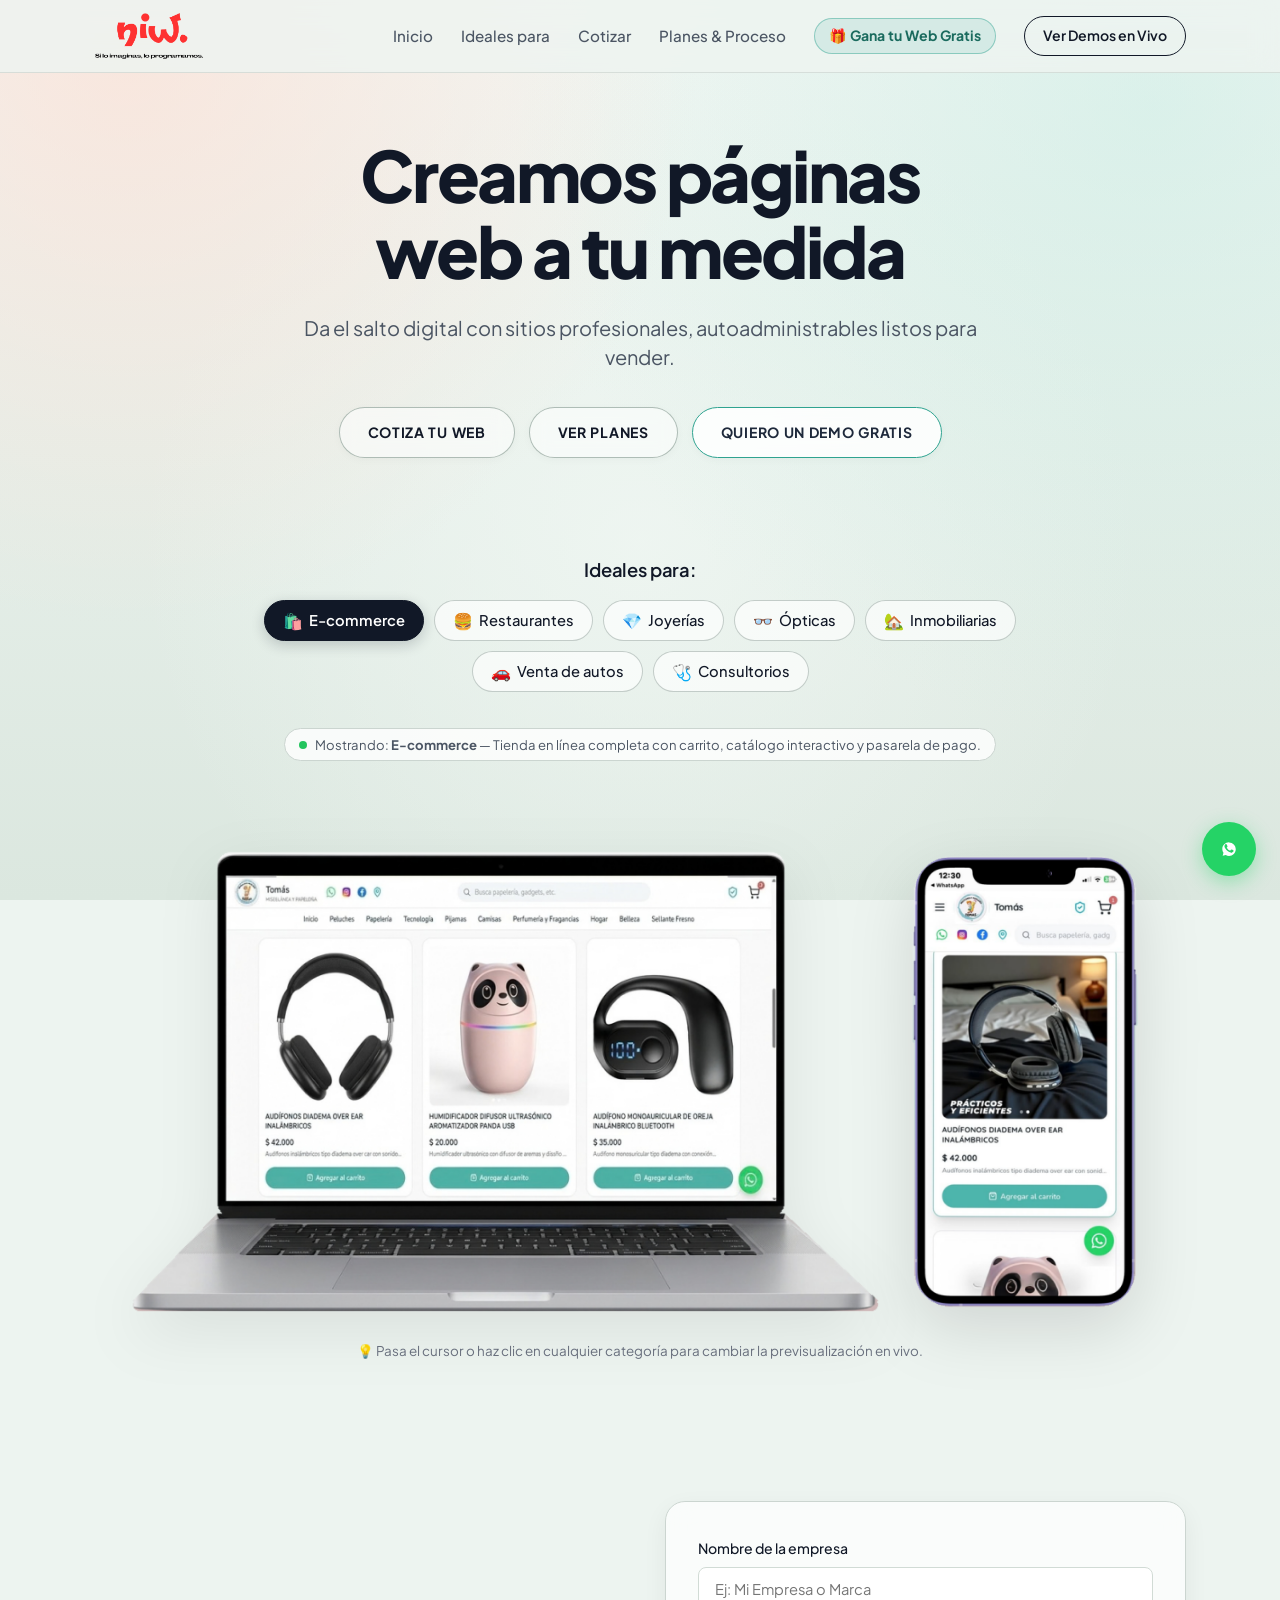
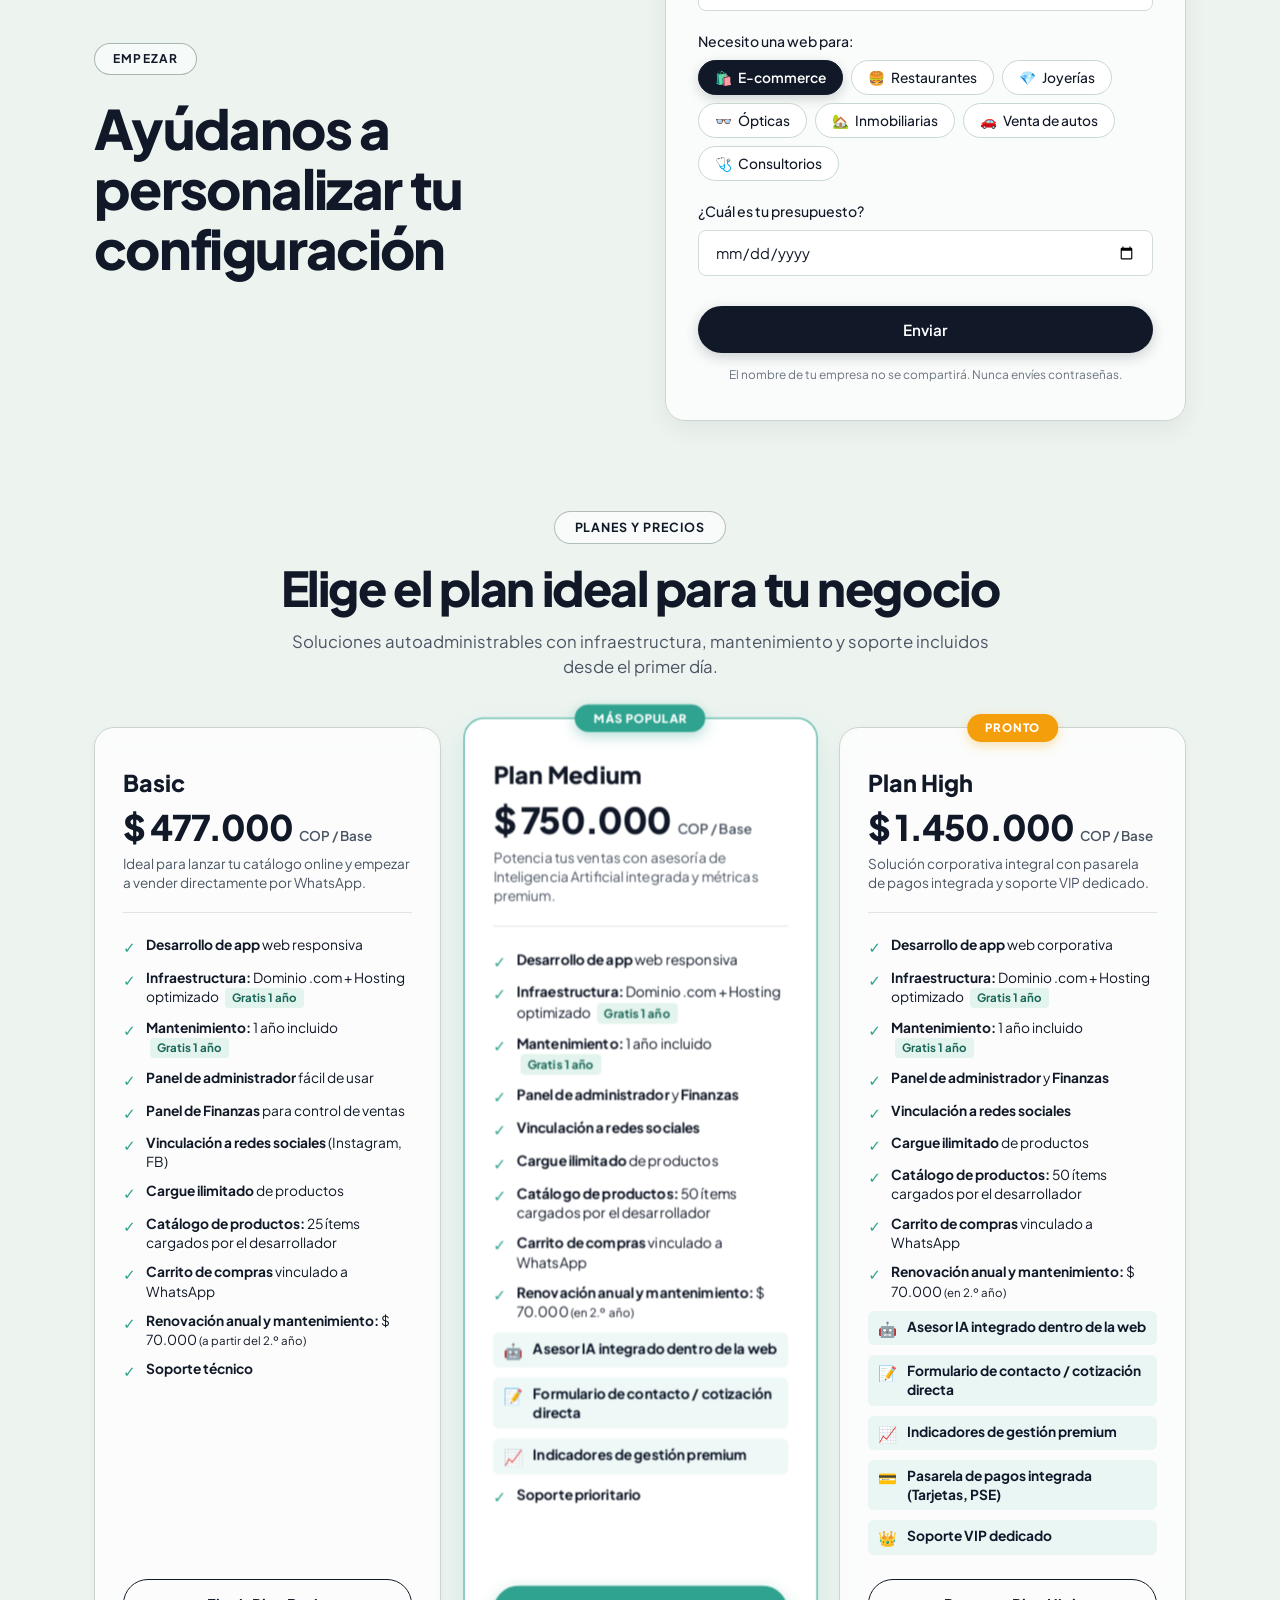
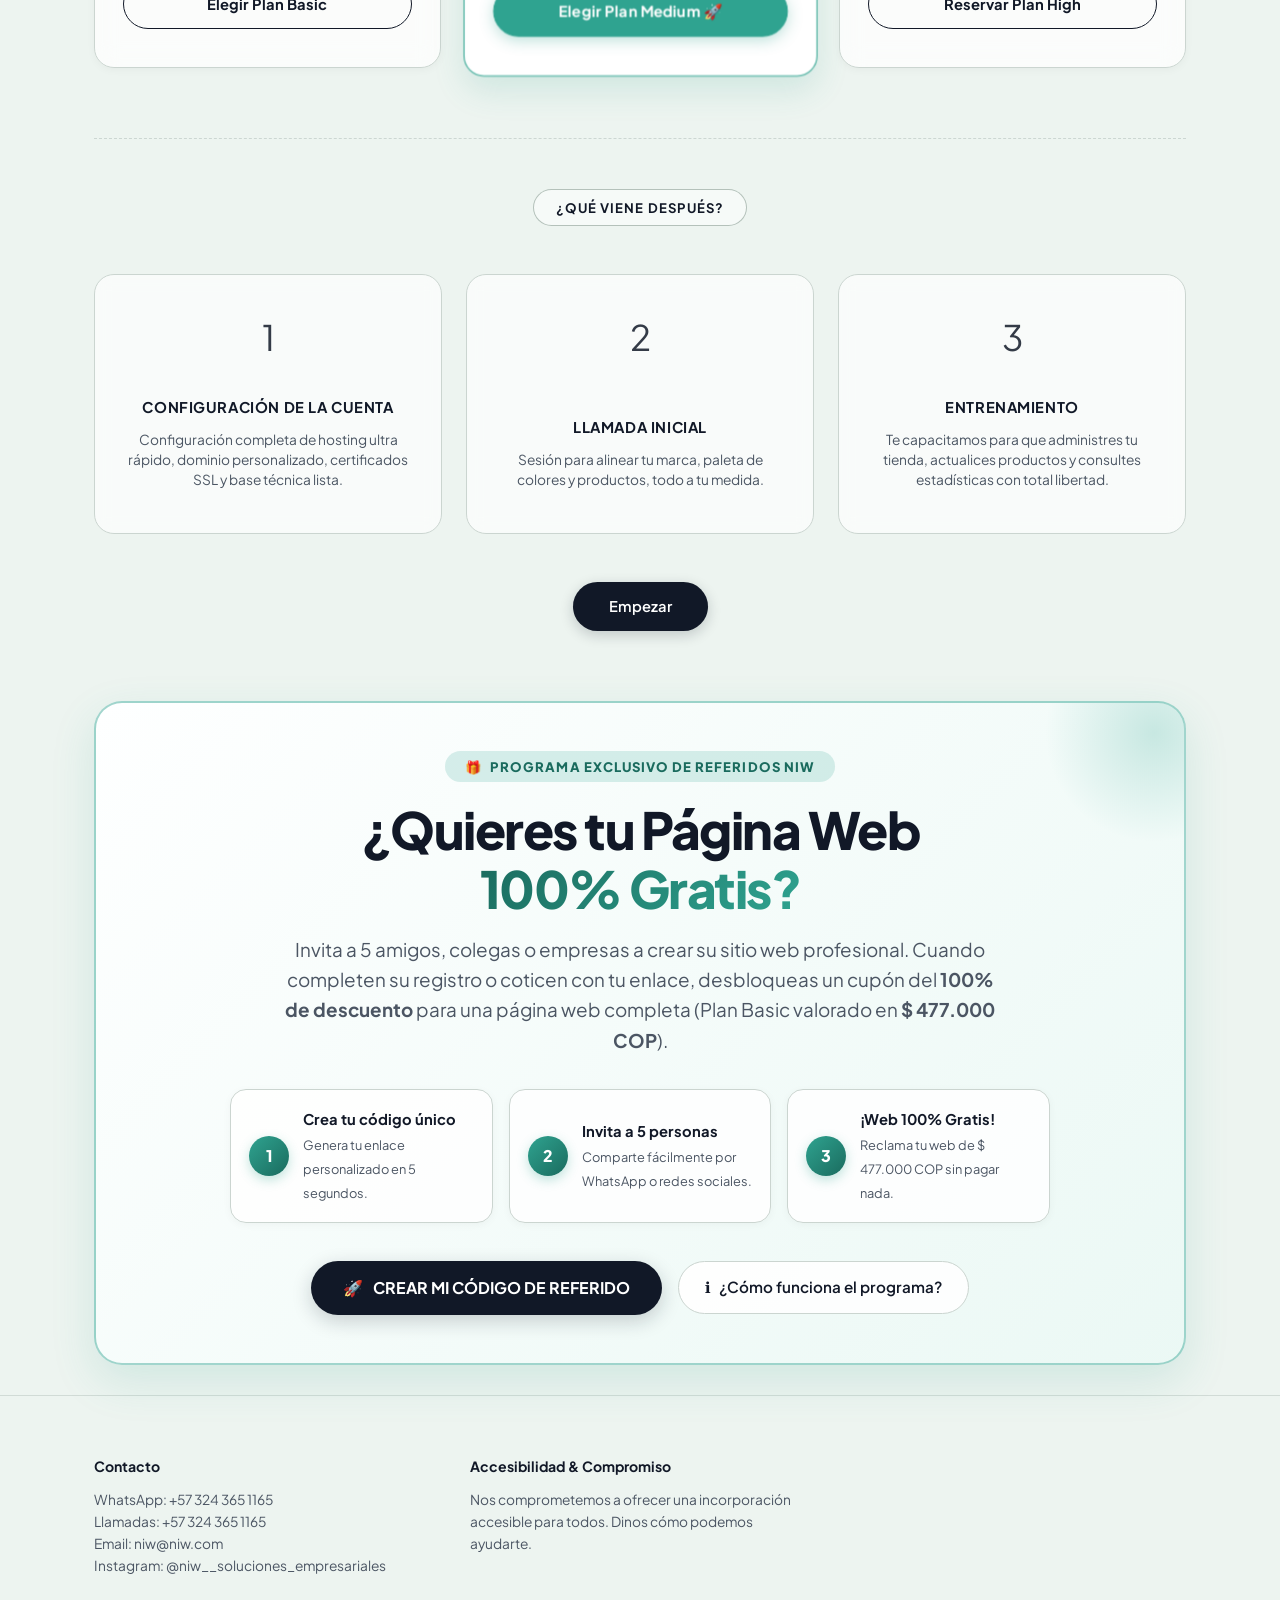
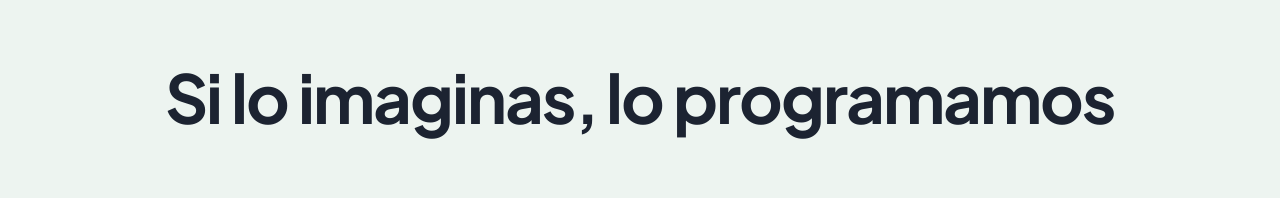
==== index.html @ 782df1c4 "Primera versión de proyecto niw" ====
<!DOCTYPE html>
<html lang="es">
<head>
  <meta charset="UTF-8">
  <meta name="viewport" content="width=device-width, initial-scale=1.0">
  <title>Niw.</title>
  <meta name="description" content="Da el salto digital con sitios profesionales, autoadministrables listos para vender. Ideales para e-commerce, restaurantes, joyerías, ópticas, inmobiliarias, autos y consultorios.">
  
  <!-- Google Fonts: Plus Jakarta Sans -->
  <link rel="preconnect" href="https://fonts.googleapis.com">
  <link rel="preconnect" href="https://fonts.gstatic.com" crossorigin>
  <link href="https://fonts.googleapis.com/css2?family=Plus+Jakarta+Sans:wght@400;500;600;700;800&display=swap" rel="stylesheet">
  <link rel="icon" href="assets/images/Logo/logo_niw_wordmark.png">
  
  <!-- Main Stylesheet -->
  <link rel="stylesheet" href="assets/css/styles.css">
</head>
<body>

  <!-- Banner de Visitante Referido (se activa si la URL contiene ?ref=...) -->
  <div class="index-ref-alert-banner" id="index-ref-alert-banner">
    🎉 <strong>¡Bienvenido!</strong> Fuiste invitado con el código de referido <strong id="index-ref-code-display">NIW-XXXX</strong>. ¡Cotiza tu web hoy y recibe asesoría prioritaria!
    <button type="button" class="close-banner" id="btn-close-ref-banner" aria-label="Cerrar aviso">&times;</button>
  </div>

  <!-- ==========================================================
       BARRA DE NAVEGACIÓN
       ========================================================== -->
  <header class="site-nav" id="site-nav">
    <div class="container nav-wrapper">
      <a href="index.html" class="brand-logo" aria-label="Niw - Si lo imaginas, lo programamos">
        <img src="assets/images/logo.png" alt="Niw - Si lo imaginas, lo programamos" class="brand-logo-img" id="site-logo">
      </a>

      <nav>
        <ul class="nav-menu">
          <li><a href="#inicio" class="nav-link">Inicio</a></li>
          <li><a href="#ideales-para" class="nav-link">Ideales para</a></li>
          <li><a href="#personalizar-configuracion" class="nav-link">Cotizar</a></li>
          <li><a href="#que-viene-despues" class="nav-link">Planes & Proceso</a></li>
          <li><a href="referidos.html" class="nav-referral-pill">🎁 Gana tu Web Gratis</a></li>
          <li><a href="demo.html" class="nav-cta-btn">Ver Demos en Vivo</a></li>
        </ul>
      </nav>
    </div>
  </header>

  <main id="inicio">
    <!-- ==========================================================
         HERO SECTION
         ========================================================== -->
    <section class="hero-section">
      <div class="container">
        <h1 class="hero-title">
          Creamos páginas<br>
          web a tu medida
        </h1>

        <p class="hero-subtitle">
          Da el salto digital con sitios profesionales, autoadministrables listos para vender.
        </p>

        <!-- Botones de Acción Principales -->
        <div class="hero-actions">
          <a href="#personalizar-configuracion" class="btn-pill-action" id="btn-cotiza">
            COTIZA TU WEB
          </a>

          <a href="#que-viene-despues" class="btn-pill-action" id="btn-planes">
            VER PLANES
          </a>

          <a href="demo.html" class="btn-pill-action btn-demo-highlight" id="btn-demo">
            QUIERO UN DEMO GRATIS
          </a>
        </div>
      </div>
    </section>

    <!-- ==========================================================
         SECCIÓN: "IDEALES PARA" Y MOCKUPS INTERACTIVOS
         ========================================================== -->
    <section class="showcase-section" id="ideales-para">
      <div class="container">
        <div class="ideales-header">
          <h2 class="ideales-title">Ideales para:</h2>

          <!-- Botones de Categorías (Hover / Click para cambiar portatil y celular) -->
          <div class="category-buttons-group" role="tablist" aria-label="Sectores destacados">
            <button class="cat-btn active" data-category="ecommerce" role="tab" aria-selected="true">
              <span class="cat-btn-icon">🛍️</span> E-commerce
            </button>
            <button class="cat-btn" data-category="restaurantes" role="tab" aria-selected="false">
              <span class="cat-btn-icon">🍔</span> Restaurantes
            </button>
            <button class="cat-btn" data-category="joyerias" role="tab" aria-selected="false">
              <span class="cat-btn-icon">💎</span> Joyerías
            </button>
            <button class="cat-btn" data-category="opticas" role="tab" aria-selected="false">
              <span class="cat-btn-icon">👓</span> Ópticas
            </button>
            <button class="cat-btn" data-category="inmobiliarias" role="tab" aria-selected="false">
              <span class="cat-btn-icon">🏡</span> Inmobiliarias
            </button>
            <button class="cat-btn" data-category="autos" role="tab" aria-selected="false">
              <span class="cat-btn-icon">🚗</span> Venta de autos
            </button>
            <button class="cat-btn" data-category="consultorios" role="tab" aria-selected="false">
              <span class="cat-btn-icon">🩺</span> Consultorios
            </button>
          </div>

          <!-- Indicador en vivo de la categoría activa -->
          <div class="preview-status-pill">
            <span class="status-dot"></span>
            <span id="preview-status-text">Mostrando: <strong>E-commerce</strong> — Tienda en línea completa con carrito, catálogo interactivo y pasarela de pago.</span>
          </div>
        </div>

        <!-- Escenario de Dispositivos (Portátil + Celular) -->
        <div class="devices-stage">
          <!-- Portátil / Laptop (830 x 567) -->
          <div class="laptop-stage-wrapper" aria-label="Vista previa de computador">
            <img src="assets/images/mockups/ecommerce_laptop.png" alt="Diseño web para E-commerce en computador" class="laptop-mockup-img active" data-category="ecommerce">
            <img src="assets/images/mockups/restaurantes_laptop.png" alt="Diseño web para Restaurantes y hamburguesas en computador" class="laptop-mockup-img" data-category="restaurantes">
            <img src="assets/images/mockups/joyerias_laptop.png" alt="Diseño web para Joyerías y diamantes en computador" class="laptop-mockup-img" data-category="joyerias">
            <img src="assets/images/mockups/opticas_laptop.png" alt="Diseño web para Ópticas y monturas en computador" class="laptop-mockup-img" data-category="opticas">
            <img src="assets/images/mockups/inmobiliarias_laptop.png" alt="Diseño web para Inmobiliarias y casas en computador" class="laptop-mockup-img" data-category="inmobiliarias">
            <img src="assets/images/mockups/autos_laptop.png" alt="Diseño web para Concesionario de autos en computador" class="laptop-mockup-img" data-category="autos">
            <img src="assets/images/mockups/consultorios_laptop.png" alt="Diseño web para Consultorios médicos en computador" class="laptop-mockup-img" data-category="consultorios">
          </div>

          <!-- Celular / Teléfono Móvil (294 x 539) -->
          <div class="mobile-stage-wrapper" aria-label="Vista previa móvil">
            <img src="assets/images/mockups/ecommerce_mobile.png" alt="Diseño web móvil para E-commerce" class="mobile-mockup-img active" data-category="ecommerce">
            <img src="assets/images/mockups/restaurantes_mobile.png" alt="Diseño web móvil para Restaurantes y hamburguesas" class="mobile-mockup-img" data-category="restaurantes">
            <img src="assets/images/mockups/joyerias_mobile.png" alt="Diseño web móvil para Joyerías" class="mobile-mockup-img" data-category="joyerias">
            <img src="assets/images/mockups/opticas_mobile.png" alt="Diseño web móvil para Ópticas" class="mobile-mockup-img" data-category="opticas">
            <img src="assets/images/mockups/inmobiliarias_mobile.png" alt="Diseño web móvil para Inmobiliarias" class="mobile-mockup-img" data-category="inmobiliarias">
            <img src="assets/images/mockups/autos_mobile.png" alt="Diseño web móvil para Concesionario de autos" class="mobile-mockup-img" data-category="autos">
            <img src="assets/images/mockups/consultorios_mobile.png" alt="Diseño web móvil para Consultorios médicos" class="mobile-mockup-img" data-category="consultorios">
          </div>
        </div>

        <p class="stage-helper-text">
          💡 Pasa el cursor o haz clic en cualquier categoría para cambiar la previsualización en vivo.
        </p>
      </div>
    </section>

    <!-- ==========================================================
         SECCIÓN: "AYÚDANOS A PERSONALIZAR TU CONFIGURACIÓN"
         ========================================================== -->
    <section class="config-section" id="personalizar-configuracion">
      <div class="container">
        <div class="config-grid">
          <!-- Columna Izquierda: Título y Badge -->
          <div class="config-info">
            <span class="badge-empezar">EMPEZAR</span>
            <h2 class="config-title">
              Ayúdanos a<br>
              personalizar tu<br>
              configuración
            </h2>
          </div>

          <!-- Columna Derecha: Tarjeta de Formulario -->
          <div class="config-card">
            <form id="config-form" novalidate>
              <div class="form-group">
                <label for="form-company" class="form-label">Nombre de la empresa</label>
                <input type="text" id="form-company" class="form-control" placeholder="Ej: Mi Empresa o Marca" required>
              </div>

              <div class="form-group">
                <label class="form-label">Necesito una web para:</label>
                <!-- Botones interactivos para seleccionar la categoría deseada -->
                <div class="form-category-pills" id="form-category-pills" role="radiogroup" aria-label="Selecciona la categoría para tu web">
                  <button type="button" class="form-cat-pill active" data-category="E-commerce">
                    <span>🛍️</span> E-commerce
                  </button>
                  <button type="button" class="form-cat-pill" data-category="Restaurantes">
                    <span>🍔</span> Restaurantes
                  </button>
                  <button type="button" class="form-cat-pill" data-category="Joyerías">
                    <span>💎</span> Joyerías
                  </button>
                  <button type="button" class="form-cat-pill" data-category="Ópticas">
                    <span>👓</span> Ópticas
                  </button>
                  <button type="button" class="form-cat-pill" data-category="Inmobiliarias">
                    <span>🏡</span> Inmobiliarias
                  </button>
                  <button type="button" class="form-cat-pill" data-category="Venta de autos">
                    <span>🚗</span> Venta de autos
                  </button>
                  <button type="button" class="form-cat-pill" data-category="Consultorios">
                    <span>🩺</span> Consultorios
                  </button>
                </div>
                <!-- Campo oculto para registrar la categoría seleccionada -->
                <input type="hidden" id="form-selected-category" name="categoria" value="E-commerce">
              </div>

              <div class="form-group">
                <label for="form-deadline" class="form-label">¿Cuál es tu presupuesto?</label>
                <input type="date" id="form-deadline" class="form-control">
              </div>

              <button type="submit" class="btn-form-submit">
                Enviar
              </button>

              <p class="form-disclaimer">
                El nombre de tu empresa no se compartirá. Nunca envíes contraseñas.
              </p>
            </form>
          </div>
        </div>
      </div>
    </section>

    <!-- ==========================================================
         SECCIÓN: PLANES Y PROCESO
         ========================================================== -->
    <section class="pricing-section" id="que-viene-despues">
      <div class="container">
        
        <!-- ENCABEZADO DE PLANES -->
        <div class="pricing-header">
          <span class="pricing-pill-badge">PLANES Y PRECIOS</span>
          <h2 class="pricing-main-title">Elige el plan ideal para tu negocio</h2>
          <p class="pricing-subtitle">
            Soluciones autoadministrables con infraestructura, mantenimiento y soporte incluidos desde el primer día.
          </p>
        </div>

        <!-- CUADRÍCULA DE LOS 3 PLANES -->
        <div class="pricing-grid">
          
          <!-- PLAN 1: BASIC -->
          <article class="pricing-card">
            <div class="plan-header">
              <h3 class="plan-name">Basic</h3>
              <div class="plan-price-wrap">
                <span class="plan-price">$ 477.000</span>
                <span class="plan-currency">COP / Base</span>
              </div>
              <p class="plan-description">
                Ideal para lanzar tu catálogo online y empezar a vender directamente por WhatsApp.
              </p>
            </div>

            <ul class="plan-features-list">
              <li><span class="feat-icon">✓</span> <span><strong>Desarrollo de app</strong> web responsiva</span></li>
              <li><span class="feat-icon">✓</span> <span><strong>Infraestructura:</strong> Dominio .com + Hosting optimizado <span class="feat-tag">Gratis 1 año</span></span></li>
              <li><span class="feat-icon">✓</span> <span><strong>Mantenimiento:</strong> 1 año incluido <span class="feat-tag">Gratis 1 año</span></span></li>
              <li><span class="feat-icon">✓</span> <span><strong>Panel de administrador</strong> fácil de usar</span></li>
              <li><span class="feat-icon">✓</span> <span><strong>Panel de Finanzas</strong> para control de ventas</span></li>
              <li><span class="feat-icon">✓</span> <span><strong>Vinculación a redes sociales</strong> (Instagram, FB)</span></li>
              <li><span class="feat-icon">✓</span> <span><strong>Cargue ilimitado</strong> de productos</span></li>
              <li><span class="feat-icon">✓</span> <span><strong>Catálogo de productos:</strong> 25 ítems cargados por el desarrollador</span></li>
              <li><span class="feat-icon">✓</span> <span><strong>Carrito de compras</strong> vinculado a WhatsApp</span></li>
              <li><span class="feat-icon">✓</span> <span><strong>Renovación anual y mantenimiento:</strong> $ 70.000 <small>(a partir del 2.º año)</small></span></li>
              <li><span class="feat-icon">✓</span> <span><strong>Soporte técnico</strong></span></li>
            </ul>

            <!-- Servicios Adicionales Basic -->
            <!-- <div class="plan-addons-box">
              <div class="plan-addons-title">
                <span>⚡</span> Servicios Adicionales
              </div>
            </div> -->

            <a href="https://api.whatsapp.com/send?phone=573243651165&text=Hola%2C%20me%20interesa%20contratar%20el%20Plan%20Basic%20($477.000)%20para%20mi%20negocio" 
               target="_blank" 
               rel="noopener noreferrer" 
               class="btn-plan-cta">
              Elegir Plan Basic
            </a>
          </article>

          <!-- PLAN 2: PLAN MEDIUM (RECOMENDADO / MÁS POPULAR) -->
          <article class="pricing-card popular">
            <span class="plan-badge popular-badge">MÁS POPULAR</span>
            <div class="plan-header">
              <h3 class="plan-name">Plan Medium</h3>
              <div class="plan-price-wrap">
                <span class="plan-price">$ 750.000</span>
                <span class="plan-currency">COP / Base</span>
              </div>
              <p class="plan-description">
                Potencia tus ventas con asesoría de Inteligencia Artificial integrada y métricas premium.
              </p>
            </div>

            <ul class="plan-features-list">
              <li><span class="feat-icon">✓</span> <span><strong>Desarrollo de app</strong> web responsiva</span></li>
              <li><span class="feat-icon">✓</span> <span><strong>Infraestructura:</strong> Dominio .com + Hosting optimizado <span class="feat-tag">Gratis 1 año</span></span></li>
              <li><span class="feat-icon">✓</span> <span><strong>Mantenimiento:</strong> 1 año incluido <span class="feat-tag">Gratis 1 año</span></span></li>
              <li><span class="feat-icon">✓</span> <span><strong>Panel de administrador</strong> y <strong>Finanzas</strong></span></li>
              <li><span class="feat-icon">✓</span> <span><strong>Vinculación a redes sociales</strong></span></li>
              <li><span class="feat-icon">✓</span> <span><strong>Cargue ilimitado</strong> de productos</span></li>
              <li><span class="feat-icon">✓</span> <span><strong>Catálogo de productos:</strong> 50 ítems cargados por el desarrollador</span></li>
              <li><span class="feat-icon">✓</span> <span><strong>Carrito de compras</strong> vinculado a WhatsApp</span></li>
              <li><span class="feat-icon">✓</span> <span><strong>Renovación anual y mantenimiento:</strong> $ 70.000 <small>(en 2.º año)</small></span></li>
              <li class="highlight-item"><span class="feat-icon">🤖</span> <span><strong>Asesor IA integrado</strong> dentro de la web</span></li>
              <li class="highlight-item"><span class="feat-icon">📝</span> <span><strong>Formulario de contacto / cotización directa</strong></span></li>
              <li class="highlight-item"><span class="feat-icon">📈</span> <span><strong>Indicadores de gestión premium</strong></span></li>
              <li><span class="feat-icon">✓</span> <span><strong>Soporte prioritario</strong></span></li>
            </ul>

            <!-- <div class="plan-addons-box">
              <div class="plan-addons-title">
                <span>⚡</span> Servicios Adicionales
              </div>
            </div> -->

            <a href="https://api.whatsapp.com/send?phone=573243651165&text=Hola%2C%20me%20interesa%20contratar%20el%20Plan%20Medium%20($750.000)%20para%20mi%20negocio" 
               target="_blank" 
               rel="noopener noreferrer" 
               class="btn-plan-cta">
              Elegir Plan Medium 🚀
            </a>
          </article>

          <!-- PLAN 3: PLAN HIGH (PRONTO) -->
          <article class="pricing-card">
            <span class="plan-badge soon-badge">PRONTO</span>
            <div class="plan-header">
              <h3 class="plan-name">Plan High</h3>
              <div class="plan-price-wrap">
                <span class="plan-price">$ 1.450.000</span>
                <span class="plan-currency">COP / Base</span>
              </div>
              <p class="plan-description">
                Solución corporativa integral con pasarela de pagos integrada y soporte VIP dedicado.
              </p>
            </div>

            <ul class="plan-features-list">
              <li><span class="feat-icon">✓</span> <span><strong>Desarrollo de app</strong> web corporativa</span></li>
              <li><span class="feat-icon">✓</span> <span><strong>Infraestructura:</strong> Dominio .com + Hosting optimizado <span class="feat-tag">Gratis 1 año</span></span></li>
              <li><span class="feat-icon">✓</span> <span><strong>Mantenimiento:</strong> 1 año incluido <span class="feat-tag">Gratis 1 año</span></span></li>
              <li><span class="feat-icon">✓</span> <span><strong>Panel de administrador</strong> y <strong>Finanzas</strong></span></li>
              <li><span class="feat-icon">✓</span> <span><strong>Vinculación a redes sociales</strong></span></li>
              <li><span class="feat-icon">✓</span> <span><strong>Cargue ilimitado</strong> de productos</span></li>
              <li><span class="feat-icon">✓</span> <span><strong>Catálogo de productos:</strong> 50 ítems cargados por el desarrollador</span></li>
              <li><span class="feat-icon">✓</span> <span><strong>Carrito de compras</strong> vinculado a WhatsApp</span></li>
              <li><span class="feat-icon">✓</span> <span><strong>Renovación anual y mantenimiento:</strong> $ 70.000 <small>(en 2.º año)</small></span></li>
              <li class="highlight-item"><span class="feat-icon">🤖</span> <span><strong>Asesor IA integrado</strong> dentro de la web</span></li>
              <li class="highlight-item"><span class="feat-icon">📝</span> <span><strong>Formulario de contacto / cotización directa</strong></span></li>
              <li class="highlight-item"><span class="feat-icon">📈</span> <span><strong>Indicadores de gestión premium</strong></span></li>
              <li class="highlight-item"><span class="feat-icon">💳</span> <span><strong>Pasarela de pagos integrada</strong> (Tarjetas, PSE)</span></li>
              <li class="highlight-item"><span class="feat-icon">👑</span> <span><strong>Soporte VIP dedicado</strong></span></li>
            </ul>

            <!-- Servicios Adicionales High -->
            <!-- <div class="plan-addons-box">
              <div class="plan-addons-title">
                <span>⚡</span> Servicios Adicionales
              </div>
            </div> -->

            <a href="https://api.whatsapp.com/send?phone=573243651165&text=Hola%2C%20me%20interesa%20reservar%20el%20Plan%20High%20($1.450.000)%20para%20mi%20negocio" 
               target="_blank" 
               rel="noopener noreferrer" 
               class="btn-plan-cta">
              Reservar Plan High
            </a>
          </article>

        </div>

        <!-- SEPARADOR Y PROCESO "¿QUÉ VIENE DESPUÉS?" -->
        <div class="plans-process-divider"></div>

        <div style="text-align: center;">
          <span class="steps-pill-header">¿QUÉ VIENE DESPUÉS?</span>

          <div class="steps-grid">
            <!-- Paso 1 -->
            <div class="step-card">
              <span class="step-number">1</span>
              <div>
                <h3 class="step-title">CONFIGURACIÓN DE LA CUENTA</h3>
                <p class="step-desc">
                  Configuración completa de hosting ultra rápido, dominio personalizado, certificados SSL y base técnica lista.
                </p>
              </div>
            </div>

            <!-- Paso 2 -->
            <div class="step-card">
              <span class="step-number">2</span>
              <div>
                <h3 class="step-title">LLAMADA INICIAL</h3>
                <p class="step-desc">
                  Sesión para alinear tu marca, paleta de colores y productos, todo a tu medida.
                </p>
              </div>
            </div>

            <!-- Paso 3 -->
            <div class="step-card">
              <span class="step-number">3</span>
              <div>
                <h3 class="step-title">ENTRENAMIENTO</h3>
                <p class="step-desc">
                  Te capacitamos para que administres tu tienda, actualices productos y consultes estadísticas con total libertad.
                </p>
              </div>
            </div>
          </div>

          <!-- Botón Empezar -->
          <div>
            <a href="#personalizar-configuracion" class="btn-pill-start" id="btn-start-steps">
              Empezar
            </a>
          </div>
        </div>

      </div>
    </section>

    <!-- ==========================================================
         SECCIÓN EN LA PARTE BAJA: PROGRAMA DE REFERIDOS
         ========================================================== -->
    <section class="bottom-referral-cta" id="sistema-referidos">
      <div class="container">
        <div class="bottom-ref-card">
          <div class="bottom-ref-badge">
            <span>🎁</span> PROGRAMA EXCLUSIVO DE REFERIDOS NIW
          </div>

          <h2 class="bottom-ref-title">
            ¿Quieres tu Página Web<br>
            <span>100% Gratis?</span>
          </h2>

          <p class="bottom-ref-subtitle">
            Invita a 5 amigos, colegas o empresas a crear su sitio web profesional. Cuando completen su registro o coticen con tu enlace, desbloqueas un cupón del <strong>100% de descuento</strong> para una página web completa (Plan Basic valorado en <strong>$ 477.000 COP</strong>).
          </p>

          <div class="bottom-ref-steps">
            <div class="bottom-ref-step-item">
              <div class="bottom-ref-step-icon">1</div>
              <div class="bottom-ref-step-text">
                <strong>Crea tu código único</strong>
                <span>Genera tu enlace personalizado en 5 segundos.</span>
              </div>
            </div>

            <div class="bottom-ref-step-item">
              <div class="bottom-ref-step-icon">2</div>
              <div class="bottom-ref-step-text">
                <strong>Invita a 5 personas</strong>
                <span>Comparte fácilmente por WhatsApp o redes sociales.</span>
              </div>
            </div>

            <div class="bottom-ref-step-item">
              <div class="bottom-ref-step-icon">3</div>
              <div class="bottom-ref-step-text">
                <strong>¡Web 100% Gratis!</strong>
                <span>Reclama tu web de $ 477.000 COP sin pagar nada.</span>
              </div>
            </div>
          </div>

          <div class="bottom-ref-actions">
            <a href="referidos.html" class="bottom-ref-btn-primary" id="btn-ir-referidos">
              <span>🚀</span> CREAR MI CÓDIGO DE REFERIDO
            </a>
            <a href="referidos.html#como-funciona" class="bottom-ref-btn-secondary">
              <span>ℹ️</span> ¿Cómo funciona el programa?
            </a>
          </div>
        </div>
      </div>
    </section>
  </main>

  <!-- ==========================================================
       FOOTER
       ========================================================== -->
  <footer class="site-footer">
    <div class="container">
      <div class="footer-top-grid">
        <!-- Columna 1 -->
        <div>
          <div class="footer-col-title">Contacto</div>
          <p class="footer-text">
            WhatsApp: <a href="https://api.whatsapp.com/send?phone=573243651165&text=Hola%2C%20me%20gustar%C3%ADa%20cotizar%20mi%20p%C3%A1gina%20web" target="_blank" rel="noopener noreferrer" class="footer-link">+57 324 365 1165</a><br>
            Llamadas: <a href="tel:+573243651165" class="footer-link">+57 324 365 1165</a><br>
            Email: <a href="mailto:niw@niw.com" class="footer-link">niw@niw.com</a><br>
            Instagram: <a href="https://instagram.com/niw__soluciones_empresariales?exln=YWVhaXU0cnlrZ2Zi" target="_blank" rel="noopener noreferrer" class="footer-link">@niw__soluciones_empresariales</a>
          </p>
        </div>

        

        <!-- Columna 3 -->
        <div>
          <div class="footer-col-title">Accesibilidad & Compromiso</div>
          <p class="footer-text">
            Nos comprometemos a ofrecer una incorporación accesible para todos. Dinos cómo podemos ayudarte.
          </p>
        </div>
      </div>

      <!-- Gran Título Final -->
      <div class="footer-big-brand">
        Si lo imaginas, lo programamos
      </div>
    </div>
  </footer>

  <!-- Botón Flotante de WhatsApp Directo a Chat -->
  <a href="https://api.whatsapp.com/send?phone=573243651165&text=Hola%2C%20me%20gustar%C3%ADa%20cotizar%20mi%20p%C3%A1gina%20web" 
     class="floating-whatsapp-btn" 
     target="_blank" 
     rel="noopener noreferrer" 
     aria-label="Abrir chat en WhatsApp">
    <svg width="28" height="28" viewBox="0 0 24 24" fill="currentColor" style="display:block;">
      <path d="M12.031 6.172c-3.181 0-5.767 2.586-5.768 5.766-.001 1.298.38 2.27 1.019 3.287l-.711 2.592 2.654-.696c1.006.55 1.766.818 2.806.818 3.182 0 5.768-2.587 5.769-5.766.001-3.182-2.585-5.768-5.769-5.768zm3.364 8.163c-.14.394-.716.727-1.026.775-.297.047-.687.085-2.203-.544-1.939-.805-3.177-2.775-3.272-2.903-.095-.129-.785-1.044-.785-1.993 0-.948.498-1.415.675-1.609.177-.193.385-.242.514-.242.128 0 .257.001.37.007.119.006.278-.045.435.333.161.388.548 1.336.596 1.433.048.097.081.21.016.339-.064.129-.097.21-.193.322-.097.113-.204.252-.292.338-.097.097-.198.203-.085.397.113.193.501.826 1.077 1.339.742.661 1.368.866 1.562.963.193.097.306.081.419-.048.113-.129.483-.564.612-.757.129-.193.257-.161.435-.097.177.064 1.127.531 1.32.628.193.097.322.145.37.225.048.081.048.468-.097.862z"/>
    </svg>
  </a>

  <!-- Modal Toast para Confirmación del Formulario -->
  <div class="toast-modal" id="toast-modal" role="status" aria-live="polite">
    <div class="toast-header">
      <span class="toast-title">✉️ Solicitud de Cotización</span>
      <button class="toast-close" id="toast-close" aria-label="Cerrar notificación">&times;</button>
    </div>
    <div class="toast-body" id="toast-message"></div>
  </div>

  <!-- JavaScript -->
  <script src="assets/js/main.js"></script>
</body>
</html>
---- assets/css/styles.css ----
/* ==========================================================
   PLANTILLA NIW WEB - INSPIRADA EN EL DISEÑO Y PALETA DEL PDF
   ========================================================== */

:root {
  --bg-primary: #edf4f0;
  --bg-secondary: #e2ece6;
  --bg-card: rgba(255, 255, 255, 0.72);
  --bg-card-hover: rgba(255, 255, 255, 0.95);
  
  --text-main: #111827;
  --text-muted: #4b5563;
  --text-light: #6b7280;
  
  --border-light: rgba(142, 158, 151, 0.45);
  --border-dark: #111827;
  --border-card: #cbd5d0;
  
  --accent-teal: #2fa390;
  --accent-teal-hover: #268979;
  
  --radius-pill: 9999px;
  --radius-card: 20px;
  --radius-sm: 10px;
  
  --shadow-sm: 0 2px 8px rgba(0, 0, 0, 0.04);
  --shadow-md: 0 8px 24px rgba(0, 0, 0, 0.06);
  --shadow-lg: 0 16px 36px rgba(0, 0, 0, 0.09);
  
  --font-family: 'Plus Jakarta Sans', system-ui, -apple-system, BlinkMacSystemFont, 'Segoe UI', Roboto, sans-serif;
  --transition: all 0.28s cubic-bezier(0.4, 0, 0.2, 1);
}

*, *::before, *::after {
  box-sizing: border-box;
  margin: 0;
  padding: 0;
}

html {
  scroll-behavior: smooth;
  font-size: 16px;
}

body {
  font-family: var(--font-family);
  color: var(--text-main);
  background-color: var(--bg-primary);
  background-image: 
    radial-gradient(circle at 10% 6%, rgba(255, 218, 205, 0.55) 0%, transparent 40%),
    radial-gradient(circle at 90% 12%, rgba(192, 235, 225, 0.45) 0%, transparent 45%),
    radial-gradient(circle at 50% 60%, rgba(240, 247, 243, 0.8) 0%, transparent 60%),
    linear-gradient(180deg, #f3f7f4 0%, #e6efe9 50%, #dbe7df 100%);
  background-attachment: fixed;
  line-height: 1.5;
  overflow-x: hidden;
  -webkit-font-smoothing: antialiased;
}

/* Container */
.container {
  width: 100%;
  max-width: 1140px;
  margin: 0 auto;
  padding: 0 24px;
}

/* ==========================================================
   NAVIGATION BAR
   ========================================================== */
.site-nav {
  position: sticky;
  top: 0;
  z-index: 100;
  background: rgba(238, 244, 240, 0.85);
  backdrop-filter: blur(14px);
  -webkit-backdrop-filter: blur(14px);
  border-bottom: 1px solid rgba(142, 158, 151, 0.25);
  transition: var(--transition);
}

.site-nav.scrolled {
  background: rgba(255, 255, 255, 0.9);
  box-shadow: 0 4px 20px rgba(0, 0, 0, 0.05);
}

.nav-wrapper {
  display: flex;
  align-items: center;
  justify-content: space-between;
  height: 72px;
}

.brand-logo {
  display: flex;
  align-items: center;
  text-decoration: none;
  line-height: 1;
}

.brand-logo-img {
  height: 48px;
  max-height: 52px;
  width: auto;
  object-fit: contain;
  display: block;
  transition: transform 0.2s ease;
}

.brand-logo:hover .brand-logo-img {
  transform: scale(1.02);
}

.nav-menu {
  display: flex;
  align-items: center;
  gap: 28px;
  list-style: none;
}

.nav-link {
  text-decoration: none;
  color: var(--text-muted);
  font-size: 0.95rem;
  font-weight: 500;
  transition: var(--transition);
  position: relative;
}

.nav-link:hover {
  color: var(--text-main);
}

.nav-link::after {
  content: '';
  position: absolute;
  bottom: -4px;
  left: 0;
  width: 0;
  height: 2px;
  background: var(--text-main);
  transition: var(--transition);
  border-radius: 2px;
}

.nav-link:hover::after {
  width: 100%;
}

.nav-cta-btn {
  text-decoration: none;
  display: inline-flex;
  align-items: center;
  padding: 8px 18px;
  border-radius: var(--radius-pill);
  border: 1.5px solid var(--border-dark);
  color: var(--text-main);
  font-size: 0.88rem;
  font-weight: 600;
  transition: var(--transition);
  background: transparent;
}

.nav-cta-btn:hover {
  background: var(--text-main);
  color: #fff;
  transform: translateY(-1px);
}

.menu-toggle {
  display: none;
  background: none;
  border: none;
  font-size: 1.5rem;
  cursor: pointer;
  color: var(--text-main);
}

/* ==========================================================
   HERO SECTION
   ========================================================== */
.hero-section {
  padding: 64px 0 32px;
  text-align: center;
  position: relative;
}

.hero-title {
  font-size: clamp(2.8rem, 6vw, 4.4rem);
  font-weight: 800;
  line-height: 1.08;
  letter-spacing: -0.035em;
  color: var(--text-main);
  margin-bottom: 24px;
}

.hero-subtitle {
  font-size: clamp(1.05rem, 2.2vw, 1.25rem);
  font-weight: 400;
  color: var(--text-muted);
  max-width: 680px;
  margin: 0 auto 36px;
  line-height: 1.45;
}

.hero-actions {
  display: flex;
  align-items: center;
  justify-content: center;
  flex-wrap: wrap;
  gap: 14px;
  margin-bottom: 56px;
}

.btn-pill-action {
  display: inline-flex;
  align-items: center;
  justify-content: center;
  padding: 14px 28px;
  border-radius: var(--radius-pill);
  border: 1.5px solid rgba(135, 155, 146, 0.65);
  background: rgba(255, 255, 255, 0.55);
  backdrop-filter: blur(10px);
  -webkit-backdrop-filter: blur(10px);
  color: var(--text-main);
  font-size: 0.88rem;
  font-weight: 700;
  text-transform: uppercase;
  letter-spacing: 0.05em;
  text-decoration: none;
  cursor: pointer;
  transition: var(--transition);
  box-shadow: 0 2px 8px rgba(0, 0, 0, 0.03);
}

.btn-pill-action:hover {
  background: var(--text-main);
  border-color: var(--text-main);
  color: #ffffff;
  transform: translateY(-2px);
  box-shadow: 0 8px 20px rgba(17, 24, 39, 0.15);
}

.btn-pill-action:active {
  transform: translateY(0);
}

/* Highlighted button for Demo */
.btn-pill-action.btn-demo-highlight {
  background: rgba(255, 255, 255, 0.85);
  border-color: #2fa390;
  color: #1e293b;
}

.btn-pill-action.btn-demo-highlight:hover {
  background: #2fa390;
  border-color: #2fa390;
  color: #fff;
}

/* ==========================================================
   "IDEALES PARA" & INTERACTIVE MOCKUPS SECTION
   ========================================================== */
.showcase-section {
  padding: 10px 0 60px;
  text-align: center;
}

.ideales-header {
  margin-bottom: 24px;
}

.ideales-title {
  font-size: 1.15rem;
  font-weight: 600;
  color: var(--text-main);
  margin-bottom: 16px;
  letter-spacing: -0.01em;
}

/* Interactive Category Buttons */
.category-buttons-group {
  display: flex;
  align-items: center;
  justify-content: center;
  flex-wrap: wrap;
  gap: 10px;
  max-width: 900px;
  margin: 0 auto 36px;
}

.cat-btn {
  background: rgba(255, 255, 255, 0.65);
  border: 1px solid rgba(142, 158, 151, 0.5);
  padding: 9px 18px;
  border-radius: var(--radius-pill);
  font-family: inherit;
  font-size: 0.92rem;
  font-weight: 500;
  color: var(--text-main);
  cursor: pointer;
  transition: var(--transition);
  display: inline-flex;
  align-items: center;
  gap: 6px;
  user-select: none;
}

.cat-btn:hover {
  background: #111827;
  border-color: #111827;
  color: #ffffff;
  transform: translateY(-2px);
  box-shadow: 0 6px 16px rgba(0, 0, 0, 0.12);
}

.cat-btn.active {
  background: #111827;
  border-color: #111827;
  color: #ffffff;
  font-weight: 600;
  box-shadow: 0 4px 14px rgba(17, 24, 39, 0.2);
}

.cat-btn-icon {
  font-size: 1rem;
}

/* Current preview indicator pill */
.preview-status-pill {
  display: inline-flex;
  align-items: center;
  gap: 8px;
  padding: 6px 14px;
  background: rgba(255, 255, 255, 0.8);
  border: 1px solid var(--border-card);
  border-radius: var(--radius-pill);
  font-size: 0.82rem;
  color: var(--text-muted);
  margin-bottom: 24px;
}

.status-dot {
  width: 8px;
  height: 8px;
  border-radius: 50%;
  background: #22c55e;
  animation: pulse-dot 1.8s infinite;
}

@keyframes pulse-dot {
  0% { transform: scale(0.95); opacity: 0.8; }
  50% { transform: scale(1.25); opacity: 1; }
  100% { transform: scale(0.95); opacity: 0.8; }
}

/* Device Mockups Display */
.devices-stage {
  display: flex;
  align-items: flex-end;
  justify-content: center;
  gap: 20px;
  max-width: 1040px;
  margin: 0 auto;
  position: relative;
  min-height: 440px;
}

/* Laptop container */
.laptop-stage-wrapper {
  position: relative;
  width: 72%;
  max-width: 750px;
  aspect-ratio: 830 / 567;
  filter: drop-shadow(0 20px 30px rgba(0, 0, 0, 0.08));
}

.laptop-mockup-img {
  position: absolute;
  top: 0;
  left: 0;
  width: 100%;
  height: 100%;
  object-fit: contain;
  opacity: 0;
  visibility: hidden;
  transition: opacity 0.38s ease, transform 0.38s ease;
  transform: scale(0.985);
  pointer-events: none;
}

.laptop-mockup-img.active {
  opacity: 1;
  visibility: visible;
  transform: scale(1);
  pointer-events: auto;
}

/* Mobile container */
.mobile-stage-wrapper {
  position: relative;
  width: 25%;
  max-width: 250px;
  aspect-ratio: 294 / 539;
  filter: drop-shadow(0 22px 32px rgba(0, 0, 0, 0.12));
  margin-bottom: 12px;
}

.mobile-mockup-img {
  position: absolute;
  top: 0;
  left: 0;
  width: 100%;
  height: 100%;
  object-fit: contain;
  opacity: 0;
  visibility: hidden;
  transition: opacity 0.38s ease, transform 0.38s ease;
  transform: scale(0.985);
  pointer-events: none;
}

.mobile-mockup-img.active {
  opacity: 1;
  visibility: visible;
  transform: scale(1);
  pointer-events: auto;
}

.stage-helper-text {
  font-size: 0.84rem;
  color: var(--text-light);
  margin-top: 20px;
}

/* ==========================================================
   SECTION: "AYÚDANOS A PERSONALIZAR TU CONFIGURACIÓN"
   ========================================================== */
.config-section {
  padding: 80px 0 90px;
  position: relative;
}

.config-grid {
  display: grid;
  grid-template-columns: 1fr 1fr;
  gap: 50px;
  align-items: center;
}

.config-info {
  display: flex;
  flex-direction: column;
  align-items: flex-start;
}

.badge-empezar {
  display: inline-block;
  padding: 6px 18px;
  border-radius: var(--radius-pill);
  border: 1.5px solid rgba(135, 155, 146, 0.7);
  font-size: 0.75rem;
  font-weight: 700;
  letter-spacing: 0.1em;
  text-transform: uppercase;
  color: var(--text-main);
  background: rgba(255, 255, 255, 0.5);
  margin-bottom: 24px;
}

.config-title {
  font-size: clamp(2.2rem, 4.5vw, 3.4rem);
  font-weight: 800;
  line-height: 1.1;
  letter-spacing: -0.03em;
  color: var(--text-main);
}

/* The Form Card */
.config-card {
  background: rgba(255, 255, 255, 0.7);
  backdrop-filter: blur(14px);
  -webkit-backdrop-filter: blur(14px);
  border: 1px solid var(--border-card);
  border-radius: var(--radius-card);
  padding: 36px 32px;
  box-shadow: var(--shadow-md);
}

.form-group {
  margin-bottom: 20px;
}

.form-label {
  display: block;
  font-size: 0.88rem;
  font-weight: 500;
  color: var(--text-main);
  margin-bottom: 8px;
}

.form-control {
  width: 100%;
  padding: 12px 16px;
  font-family: inherit;
  font-size: 0.92rem;
  color: var(--text-main);
  background: rgba(255, 255, 255, 0.85);
  border: 1px solid #d1dbd5;
  border-radius: 8px;
  transition: var(--transition);
  outline: none;
}

.form-control:focus {
  background: #ffffff;
  border-color: #111827;
  box-shadow: 0 0 0 3px rgba(17, 24, 39, 0.08);
}

.checkbox-group-wrapper {
  margin-top: 10px;
  display: flex;
  flex-direction: column;
  gap: 10px;
}

.checkbox-label {
  display: flex;
  align-items: center;
  gap: 10px;
  font-size: 0.88rem;
  color: var(--text-muted);
  cursor: pointer;
  user-select: none;
  transition: var(--transition);
}

.checkbox-label:hover {
  color: var(--text-main);
}

.checkbox-input {
  appearance: none;
  -webkit-appearance: none;
  width: 18px;
  height: 18px;
  border: 1.5px solid #a3b3aa;
  border-radius: 4px;
  background: #fff;
  cursor: pointer;
  position: relative;
  display: flex;
  align-items: center;
  justify-content: center;
  transition: var(--transition);
  flex-shrink: 0;
}

.checkbox-input:checked {
  background: #111827;
  border-color: #111827;
}

.checkbox-input:checked::after {
  content: '✓';
  font-size: 12px;
  color: #fff;
  font-weight: 700;
}

/* Botones de categoría dentro del formulario */
.form-category-pills {
  display: flex;
  flex-wrap: wrap;
  gap: 8px;
  margin-top: 6px;
}

.form-cat-pill {
  background: rgba(255, 255, 255, 0.85);
  border: 1px solid #c7d8ce;
  padding: 8px 16px;
  border-radius: var(--radius-pill);
  font-family: inherit;
  font-size: 0.86rem;
  font-weight: 500;
  color: var(--text-main);
  cursor: pointer;
  transition: var(--transition);
  display: inline-flex;
  align-items: center;
  gap: 6px;
  user-select: none;
}

.form-cat-pill:hover {
  background: #111827;
  border-color: #111827;
  color: #ffffff;
  transform: translateY(-1px);
}

.form-cat-pill.active {
  background: #111827;
  border-color: #111827;
  color: #ffffff;
  font-weight: 600;
  box-shadow: 0 4px 12px rgba(17, 24, 39, 0.18);
}

.btn-form-submit {
  width: 100%;
  padding: 14px;
  background: #111827;
  color: #ffffff;
  border: none;
  border-radius: var(--radius-pill);
  font-family: inherit;
  font-size: 0.95rem;
  font-weight: 600;
  cursor: pointer;
  transition: var(--transition);
  margin-top: 10px;
  box-shadow: 0 4px 14px rgba(17, 24, 39, 0.2);
}

.btn-form-submit:hover {
  background: #243042;
  transform: translateY(-2px);
  box-shadow: 0 8px 20px rgba(17, 24, 39, 0.25);
}

.form-disclaimer {
  font-size: 0.74rem;
  color: var(--text-light);
  text-align: center;
  margin-top: 14px;
  line-height: 1.4;
}

/* ==========================================================
   SECCIÓN DE PLANES Y PRECIOS
   ========================================================== */
.pricing-header {
  text-align: center;
  max-width: 720px;
  margin: 0 auto 48px;
}

.pricing-pill-badge {
  display: inline-block;
  padding: 6px 20px;
  border-radius: var(--radius-pill);
  border: 1.5px solid rgba(135, 155, 146, 0.65);
  font-size: 0.78rem;
  font-weight: 700;
  letter-spacing: 0.08em;
  text-transform: uppercase;
  color: var(--text-main);
  background: rgba(255, 255, 255, 0.6);
  margin-bottom: 16px;
}

.pricing-main-title {
  font-size: clamp(2rem, 4vw, 3rem);
  font-weight: 800;
  color: var(--text-main);
  line-height: 1.15;
  letter-spacing: -0.03em;
  margin-bottom: 14px;
}

.pricing-subtitle {
  font-size: 1.05rem;
  color: var(--text-muted);
  line-height: 1.5;
}

.pricing-grid {
  display: grid;
  grid-template-columns: repeat(3, 1fr);
  gap: 26px;
  align-items: stretch;
  margin-bottom: 70px;
}

.pricing-card {
  background: rgba(255, 255, 255, 0.75);
  border: 1.5px solid var(--border-card);
  border-radius: var(--radius-card);
  padding: 38px 28px;
  display: flex;
  flex-direction: column;
  position: relative;
  backdrop-filter: blur(12px);
  -webkit-backdrop-filter: blur(12px);
  transition: var(--transition);
  box-shadow: var(--shadow-sm);
  text-align: left;
}

.pricing-card:hover {
  transform: translateY(-6px);
  box-shadow: var(--shadow-lg);
  border-color: #9cb5a8;
  background: rgba(255, 255, 255, 0.98);
}

/* Card Destacada (Plan Medium) */
.pricing-card.popular {
  background: #ffffff;
  border-color: #2fa390;
  box-shadow: 0 14px 32px rgba(47, 163, 144, 0.16);
  transform: scale(1.02);
}

.pricing-card.popular:hover {
  transform: scale(1.02) translateY(-6px);
  box-shadow: 0 20px 40px rgba(47, 163, 144, 0.24);
}

/* Badges superiores */
.plan-badge {
  position: absolute;
  top: -14px;
  left: 50%;
  transform: translateX(-50%);
  padding: 5px 18px;
  border-radius: var(--radius-pill);
  font-size: 0.72rem;
  font-weight: 800;
  letter-spacing: 0.08em;
  text-transform: uppercase;
  white-space: nowrap;
}

.plan-badge.popular-badge {
  background: #2fa390;
  color: #ffffff;
  box-shadow: 0 4px 12px rgba(47, 163, 144, 0.35);
}

.plan-badge.soon-badge {
  background: #f59e0b;
  color: #ffffff;
  box-shadow: 0 4px 12px rgba(245, 158, 11, 0.3);
}

.plan-header {
  border-bottom: 1px solid rgba(142, 158, 151, 0.25);
  padding-bottom: 20px;
  margin-bottom: 22px;
}

.plan-name {
  font-size: 1.45rem;
  font-weight: 800;
  color: var(--text-main);
  margin-bottom: 8px;
}

.plan-price-wrap {
  display: flex;
  align-items: baseline;
  gap: 6px;
  margin-bottom: 8px;
}

.plan-price {
  font-size: 2.2rem;
  font-weight: 800;
  color: var(--text-main);
  letter-spacing: -0.03em;
  line-height: 1;
}

.plan-currency {
  font-size: 0.84rem;
  font-weight: 600;
  color: var(--text-muted);
}

.plan-description {
  font-size: 0.85rem;
  color: var(--text-muted);
  line-height: 1.4;
}

/* Lista de características */
.plan-features-list {
  list-style: none;
  display: flex;
  flex-direction: column;
  gap: 10px;
  margin-bottom: 24px;
  flex-grow: 1;
  padding: 0;
}

.plan-features-list li {
  font-size: 0.86rem;
  color: var(--text-main);
  display: flex;
  align-items: flex-start;
  gap: 10px;
  line-height: 1.4;
}

.plan-features-list li .feat-icon {
  color: #2fa390;
  font-weight: 800;
  font-size: 0.95rem;
  flex-shrink: 0;
  margin-top: 1px;
}

.plan-features-list li.highlight-item {
  font-weight: 700;
  color: #0f172a;
  background: rgba(47, 163, 144, 0.08);
  padding: 6px 10px;
  border-radius: 6px;
}

.plan-features-list li .feat-tag {
  display: inline-block;
  font-size: 0.72rem;
  font-weight: 700;
  background: #e2f4ed;
  color: #1b6859;
  padding: 2px 7px;
  border-radius: 4px;
  margin-left: 4px;
}

/* Caja de servicios adicionales (Amarillo destacado de la hoja de cálculo) */
.plan-addons-box {
  background: rgba(254, 240, 138, 0.35);
  border: 1px dashed rgba(202, 138, 4, 0.45);
  border-radius: 12px;
  padding: 14px 16px;
  margin-bottom: 24px;
}

.plan-addons-title {
  font-size: 0.78rem;
  font-weight: 800;
  text-transform: uppercase;
  letter-spacing: 0.06em;
  color: #854d0e;
  margin-bottom: 8px;
  display: flex;
  align-items: center;
  gap: 6px;
}

.plan-addons-list {
  list-style: none;
  display: flex;
  flex-direction: column;
  gap: 6px;
  font-size: 0.82rem;
  color: #713f12;
  padding: 0;
}

.plan-addons-list li {
  display: flex;
  justify-content: space-between;
  align-items: center;
}

.plan-addons-list li span.addon-price {
  font-weight: 700;
}

/* Botón CTA del plan */
.btn-plan-cta {
  width: 100%;
  padding: 13px 20px;
  border-radius: var(--radius-pill);
  font-family: inherit;
  font-size: 0.92rem;
  font-weight: 700;
  text-align: center;
  text-decoration: none;
  display: inline-flex;
  align-items: center;
  justify-content: center;
  gap: 8px;
  transition: var(--transition);
  cursor: pointer;
  border: 1.5px solid var(--border-dark);
  background: transparent;
  color: var(--text-main);
}

.btn-plan-cta:hover {
  background: var(--text-main);
  color: #ffffff;
  transform: translateY(-2px);
  box-shadow: 0 6px 18px rgba(17, 24, 39, 0.18);
}

.pricing-card.popular .btn-plan-cta {
  background: #2fa390;
  border-color: #2fa390;
  color: #ffffff;
  box-shadow: 0 4px 14px rgba(47, 163, 144, 0.3);
}

.pricing-card.popular .btn-plan-cta:hover {
  background: #248272;
  border-color: #248272;
  box-shadow: 0 8px 22px rgba(47, 163, 144, 0.4);
}

/* Separador sutil hacia el proceso */
.plans-process-divider {
  border-top: 1px dashed rgba(142, 158, 151, 0.35);
  margin: 60px 0 50px;
}

/* ==========================================================
   SECTION: "¿QUÉ VIENE DESPUÉS? (PROCESO)"
   ========================================================== */
.steps-section {
  padding: 60px 0 90px;
  text-align: center;
}

.steps-pill-header {
  display: inline-block;
  padding: 8px 22px;
  border-radius: var(--radius-pill);
  border: 1.5px solid rgba(135, 155, 146, 0.6);
  font-size: 0.82rem;
  font-weight: 700;
  letter-spacing: 0.08em;
  text-transform: uppercase;
  color: var(--text-main);
  background: rgba(255, 255, 255, 0.5);
  margin-bottom: 48px;
}

.steps-grid {
  display: grid;
  grid-template-columns: repeat(3, 1fr);
  gap: 24px;
  margin-bottom: 48px;
}

.step-card {
  background: rgba(255, 255, 255, 0.65);
  border: 1px solid var(--border-card);
  border-radius: var(--radius-card);
  padding: 44px 28px;
  text-align: center;
  display: flex;
  flex-direction: column;
  align-items: center;
  justify-content: space-between;
  min-height: 260px;
  backdrop-filter: blur(8px);
  -webkit-backdrop-filter: blur(8px);
  transition: var(--transition);
}

.step-card:hover {
  background: rgba(255, 255, 255, 0.95);
  transform: translateY(-4px);
  box-shadow: var(--shadow-md);
  border-color: #b5c7bd;
}

.step-number {
  font-size: 2.2rem;
  font-weight: 400;
  color: var(--text-main);
  line-height: 1;
  margin-bottom: 24px;
  opacity: 0.85;
}

.step-title {
  font-size: 0.92rem;
  font-weight: 700;
  letter-spacing: 0.04em;
  text-transform: uppercase;
  color: var(--text-main);
  margin-bottom: 12px;
}

.step-desc {
  font-size: 0.86rem;
  color: var(--text-muted);
  line-height: 1.45;
}

.btn-pill-start {
  display: inline-flex;
  align-items: center;
  justify-content: center;
  padding: 13px 36px;
  border-radius: var(--radius-pill);
  background: #111827;
  color: #ffffff;
  font-size: 0.92rem;
  font-weight: 600;
  text-decoration: none;
  transition: var(--transition);
  box-shadow: 0 4px 14px rgba(17, 24, 39, 0.2);
}

.btn-pill-start:hover {
  background: #243042;
  transform: translateY(-2px);
  box-shadow: 0 8px 22px rgba(17, 24, 39, 0.25);
}

/* ==========================================================
   FOOTER SECTION
   ========================================================== */
.site-footer {
  padding: 60px 0 50px;
  border-top: 1px solid rgba(142, 158, 151, 0.3);
}

.footer-top-grid {
  display: grid;
  grid-template-columns: repeat(3, 1fr);
  gap: 36px;
  margin-bottom: 50px;
}

.footer-col-title {
  font-size: 0.88rem;
  font-weight: 700;
  color: var(--text-main);
  margin-bottom: 12px;
}

.footer-text {
  font-size: 0.86rem;
  color: var(--text-muted);
  line-height: 1.6;
}

.footer-link {
  color: var(--text-muted);
  text-decoration: none;
  transition: var(--transition);
}

.footer-link:hover {
  color: var(--text-main);
  text-decoration: underline;
}

.footer-big-brand {
  text-align: center;
  font-size: clamp(2.4rem, 5.5vw, 4.2rem);
  font-weight: 700;
  color: var(--text-main);
  letter-spacing: -0.03em;
  opacity: 0.95;
  padding-top: 20px;
}

/* Floating WhatsApp button */
.floating-whatsapp-btn {
  position: fixed;
  bottom: 24px;
  right: 24px;
  width: 54px;
  height: 54px;
  border-radius: 50%;
  background: #25d366;
  color: #fff;
  display: flex;
  align-items: center;
  justify-content: center;
  font-size: 1.8rem;
  text-decoration: none;
  box-shadow: 0 6px 20px rgba(37, 211, 102, 0.4);
  z-index: 99;
  transition: var(--transition);
}

.floating-whatsapp-btn:hover {
  transform: scale(1.08) translateY(-2px);
  box-shadow: 0 10px 24px rgba(37, 211, 102, 0.5);
}

/* Modal Toast for Form confirmation */
.toast-modal {
  position: fixed;
  top: 24px;
  right: 24px;
  max-width: 380px;
  background: #ffffff;
  border: 1px solid #c7d8ce;
  border-radius: 12px;
  box-shadow: var(--shadow-lg);
  padding: 18px 20px;
  z-index: 1000;
  transform: translateY(-20px);
  opacity: 0;
  visibility: hidden;
  transition: var(--transition);
}

.toast-modal.show {
  transform: translateY(0);
  opacity: 1;
  visibility: visible;
}

.toast-header {
  display: flex;
  align-items: center;
  justify-content: space-between;
  margin-bottom: 8px;
}

.toast-title {
  font-weight: 700;
  font-size: 0.95rem;
  color: #111827;
  display: flex;
  align-items: center;
  gap: 8px;
}

.toast-close {
  background: none;
  border: none;
  font-size: 1.2rem;
  cursor: pointer;
  color: #94a3b8;
}

.toast-body {
  font-size: 0.85rem;
  color: #4b5563;
  line-height: 1.45;
}

/* ==========================================================
   RESPONSIVE DESIGN (MEDIA QUERIES)
   ========================================================== */
@media (max-width: 900px) {
  .pricing-grid {
    grid-template-columns: 1fr;
    max-width: 480px;
    margin-left: auto;
    margin-right: auto;
  }
  
  .pricing-card.popular {
    transform: none;
  }
  .pricing-card.popular:hover {
    transform: translateY(-4px);
  }

  .config-grid {
    grid-template-columns: 1fr;
    gap: 36px;
  }
  
  .steps-grid {
    grid-template-columns: 1fr;
    gap: 18px;
  }
  
  .footer-top-grid {
    grid-template-columns: 1fr;
    gap: 24px;
    text-align: center;
  }
}

@media (max-width: 768px) {
  .brand-logo-img {
    height: 40px;
  }
  
  .nav-menu {
    display: none;
  }
  
  .menu-toggle {
    display: block;
  }
  
  .hero-actions {
    flex-direction: column;
    align-items: stretch;
    max-width: 320px;
    margin-left: auto;
    margin-right: auto;
  }
  
  .btn-pill-action {
    width: 100%;
  }
  
  .devices-stage {
    flex-direction: column;
    align-items: center;
    gap: 20px;
  }
  
  .laptop-stage-wrapper {
    width: 100%;
  }
  
  .mobile-stage-wrapper {
    width: 60%;
    max-width: 200px;
  }
}

/* ==========================================================
   ESTILOS DEL BOTÓN NAVBAR Y SECCIÓN INFERIOR DE REFERIDOS
   ========================================================== */
.nav-referral-pill {
  background: rgba(47, 163, 144, 0.12) !important;
  color: #1a6b5e !important;
  border: 1.5px solid rgba(47, 163, 144, 0.45) !important;
  border-radius: var(--radius-pill) !important;
  padding: 6px 14px !important;
  font-weight: 700 !important;
  display: inline-flex;
  align-items: center;
  gap: 6px;
  text-decoration: none;
  font-size: 0.88rem;
  transition: var(--transition);
}

.nav-referral-pill:hover {
  background: #2fa390 !important;
  color: #fff !important;
  border-color: #2fa390 !important;
  transform: translateY(-1px);
}

.bottom-referral-cta {
  padding: 70px 0 30px;
  position: relative;
}

.bottom-ref-card {
  background: linear-gradient(135deg, rgba(255, 255, 255, 0.95) 0%, rgba(235, 248, 244, 0.95) 100%);
  border: 2px solid rgba(47, 163, 144, 0.45);
  border-radius: 28px;
  padding: 48px 36px;
  text-align: center;
  box-shadow: 0 16px 44px rgba(47, 163, 144, 0.15);
  position: relative;
  overflow: hidden;
}

.bottom-ref-card::before {
  content: '';
  position: absolute;
  top: -80px;
  right: -80px;
  width: 220px;
  height: 220px;
  background: radial-gradient(circle, rgba(47, 163, 144, 0.22) 0%, transparent 70%);
  border-radius: 50%;
  pointer-events: none;
}

.bottom-ref-badge {
  display: inline-flex;
  align-items: center;
  gap: 8px;
  background: rgba(47, 163, 144, 0.18);
  color: #1a6b5e;
  font-size: 0.82rem;
  font-weight: 800;
  letter-spacing: 0.08em;
  text-transform: uppercase;
  padding: 6px 20px;
  border-radius: var(--radius-pill);
  margin-bottom: 18px;
}

.bottom-ref-title {
  font-size: clamp(2rem, 4.5vw, 3.2rem);
  font-weight: 800;
  line-height: 1.15;
  color: var(--text-main);
  letter-spacing: -0.03em;
  margin-bottom: 16px;
}

.bottom-ref-title span {
  background: linear-gradient(135deg, #1a6b5e 0%, #2fa390 100%);
  -webkit-background-clip: text;
  -webkit-text-fill-color: transparent;
}

.bottom-ref-subtitle {
  font-size: clamp(1rem, 2vw, 1.18rem);
  color: var(--text-muted);
  max-width: 720px;
  margin: 0 auto 34px;
  line-height: 1.6;
}

.bottom-ref-steps {
  display: grid;
  grid-template-columns: repeat(auto-fit, minmax(210px, 1fr));
  gap: 16px;
  max-width: 820px;
  margin: 0 auto 38px;
  text-align: left;
}

.bottom-ref-step-item {
  background: rgba(255, 255, 255, 0.85);
  border: 1px solid var(--border-card);
  border-radius: 16px;
  padding: 18px;
  display: flex;
  align-items: center;
  gap: 14px;
  box-shadow: var(--shadow-sm);
  transition: var(--transition);
}

.bottom-ref-step-item:hover {
  border-color: #2fa390;
  transform: translateY(-2px);
}

.bottom-ref-step-icon {
  width: 40px;
  height: 40px;
  border-radius: 50%;
  background: linear-gradient(135deg, #2fa390 0%, #1a6b5e 100%);
  color: #fff;
  display: flex;
  align-items: center;
  justify-content: center;
  font-weight: 800;
  font-size: 1rem;
  flex-shrink: 0;
  box-shadow: 0 4px 12px rgba(47, 163, 144, 0.3);
}

.bottom-ref-step-text strong {
  display: block;
  font-size: 0.92rem;
  color: var(--text-main);
  margin-bottom: 2px;
}

.bottom-ref-step-text span {
  font-size: 0.8rem;
  color: var(--text-muted);
  line-height: 1.35;
}

.bottom-ref-actions {
  display: flex;
  align-items: center;
  justify-content: center;
  flex-wrap: wrap;
  gap: 16px;
}

.bottom-ref-btn-primary {
  display: inline-flex;
  align-items: center;
  gap: 10px;
  background: var(--text-main);
  color: #fff;
  text-decoration: none;
  font-size: 1rem;
  font-weight: 700;
  padding: 15px 32px;
  border-radius: var(--radius-pill);
  transition: var(--transition);
  box-shadow: 0 6px 20px rgba(17, 24, 39, 0.2);
}

.bottom-ref-btn-primary:hover {
  background: var(--accent-teal);
  transform: translateY(-2px);
  box-shadow: 0 8px 26px rgba(47, 163, 144, 0.35);
}

.bottom-ref-btn-secondary {
  display: inline-flex;
  align-items: center;
  gap: 8px;
  background: rgba(255, 255, 255, 0.9);
  color: var(--text-main);
  border: 1.5px solid var(--border-card);
  text-decoration: none;
  font-size: 0.95rem;
  font-weight: 600;
  padding: 14px 26px;
  border-radius: var(--radius-pill);
  transition: var(--transition);
}

.bottom-ref-btn-secondary:hover {
  background: #fff;
  border-color: var(--text-main);
  transform: translateY(-2px);
}

/* Banner de Notificación de Referido en index.html */
.index-ref-alert-banner {
  display: none;
  background: linear-gradient(135deg, #111827 0%, #1e293b 100%);
  color: #fff;
  padding: 10px 20px;
  font-size: 0.88rem;
  text-align: center;
  position: relative;
  z-index: 105;
}

.index-ref-alert-banner.show {
  display: block;
}

.index-ref-alert-banner strong {
  color: #25d366;
}

.index-ref-alert-banner .close-banner {
  background: none;
  border: none;
  color: #94a3b8;
  font-size: 1.2rem;
  cursor: pointer;
  margin-left: 14px;
  vertical-align: middle;
}
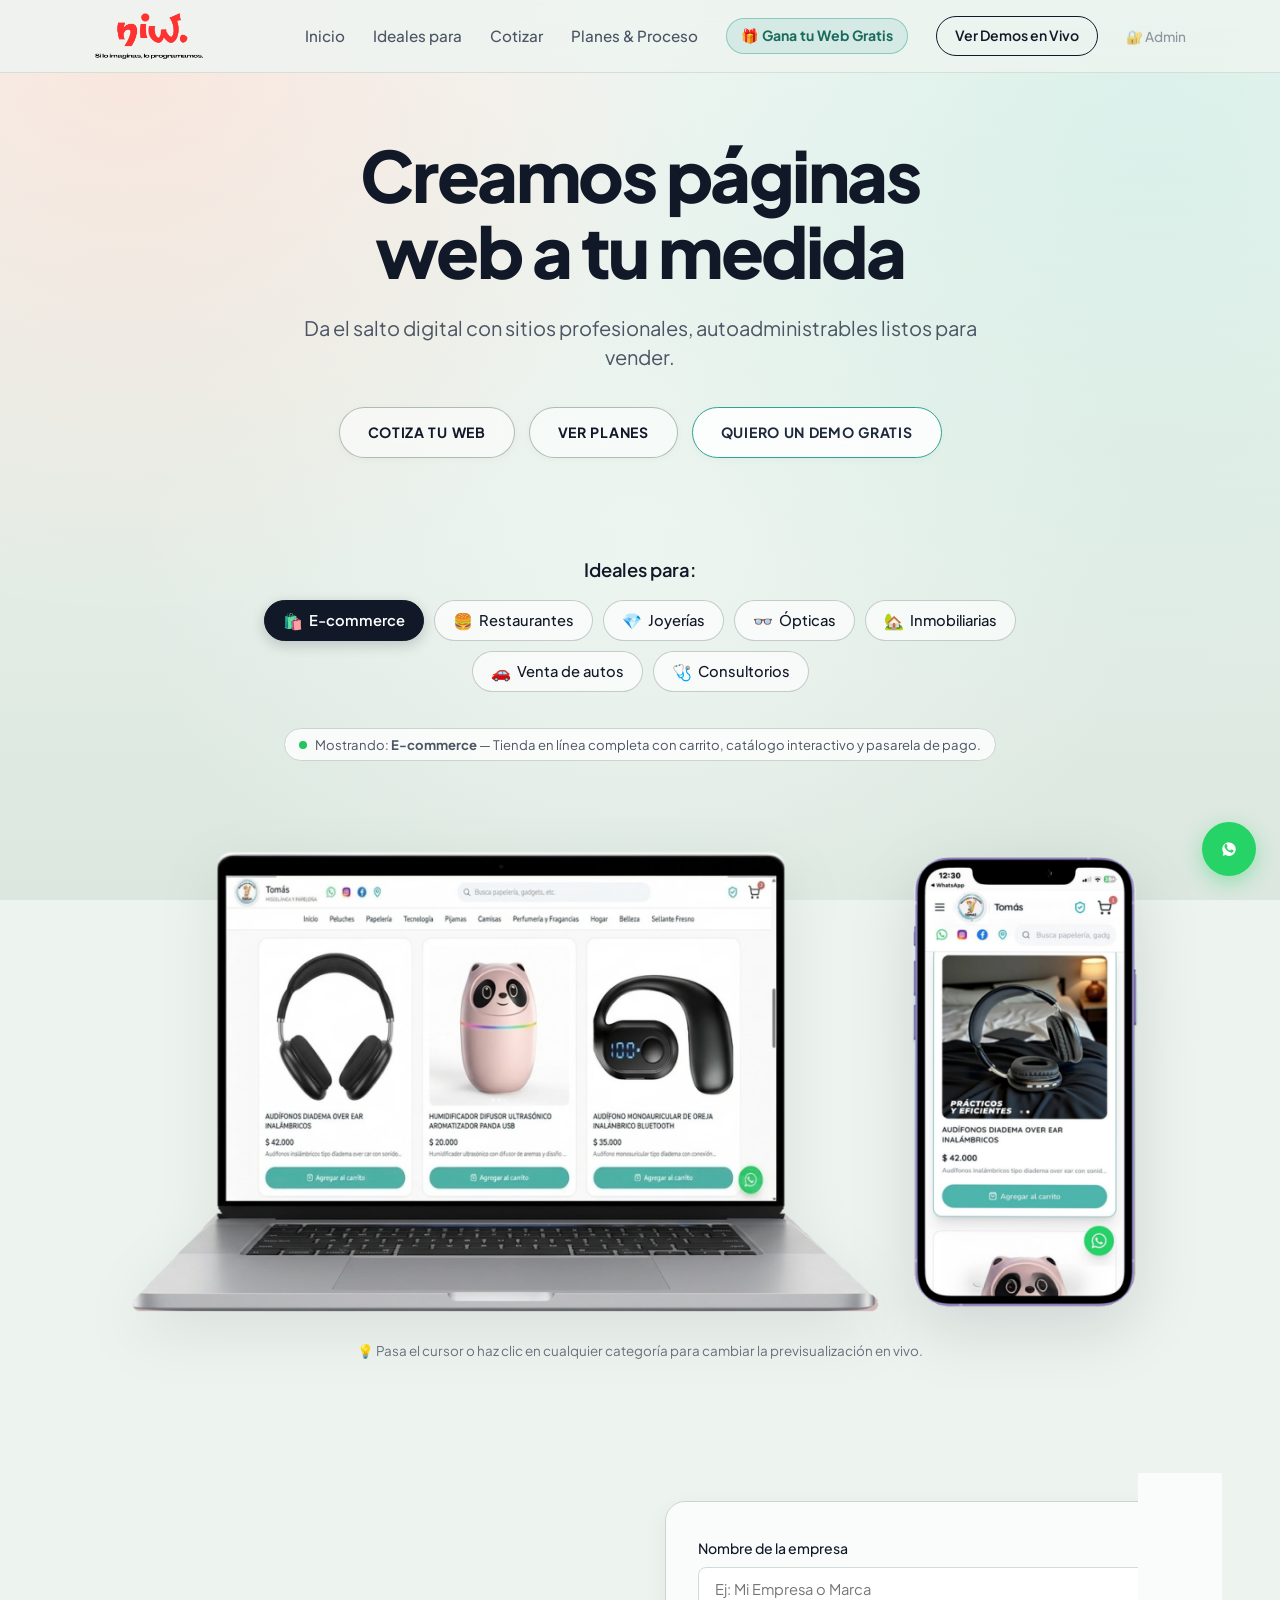
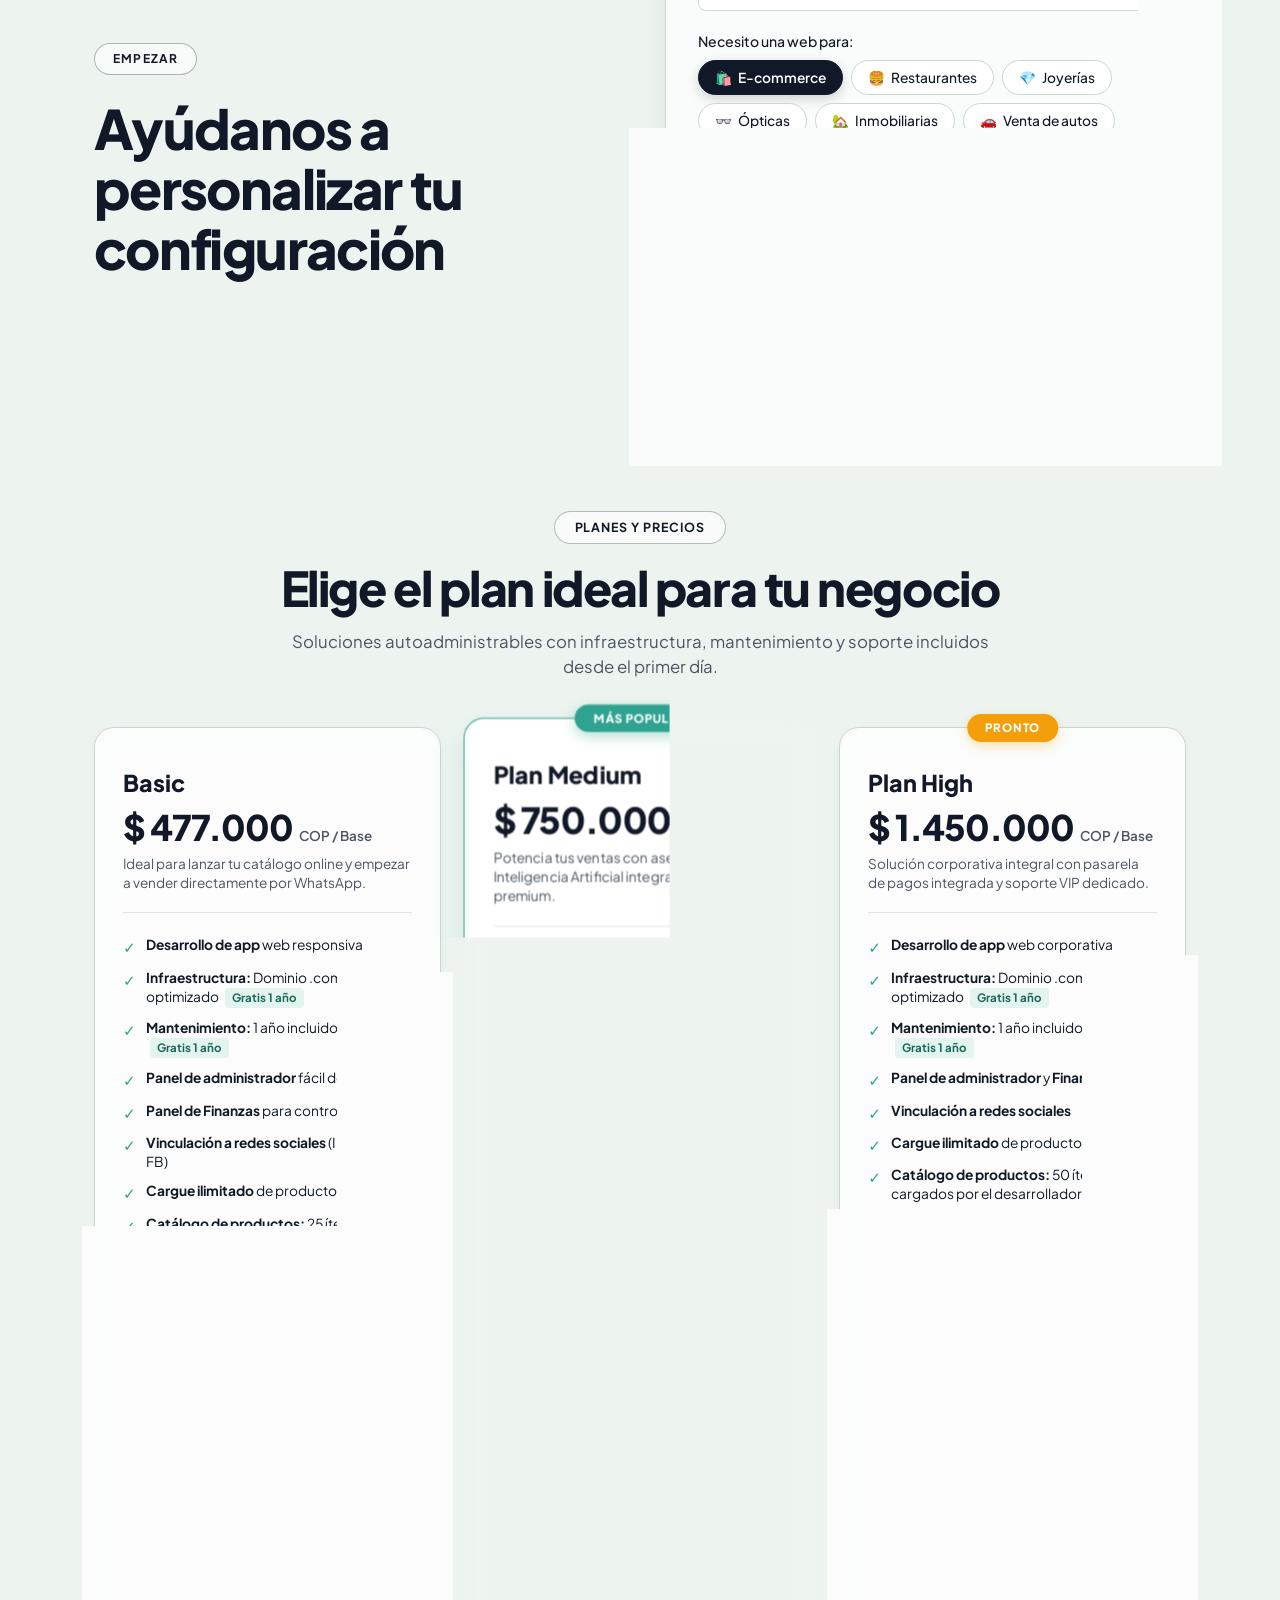
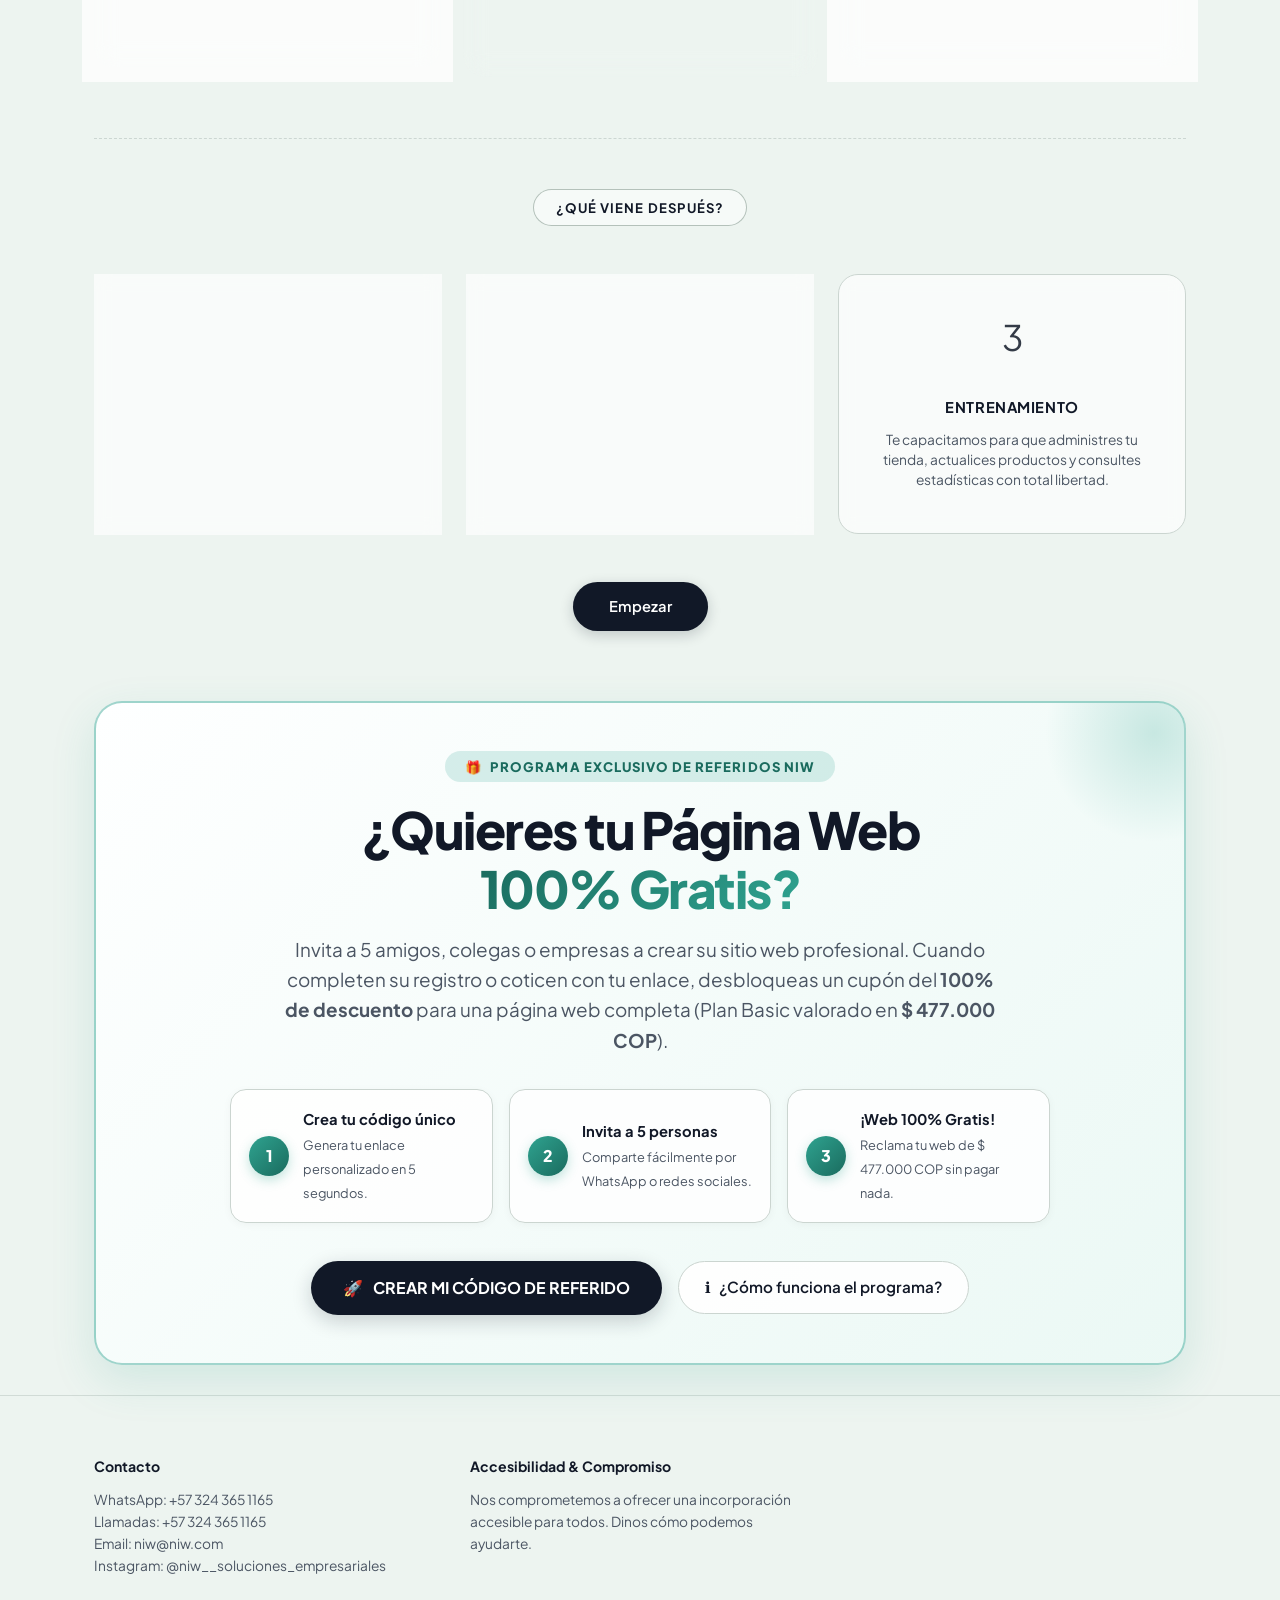
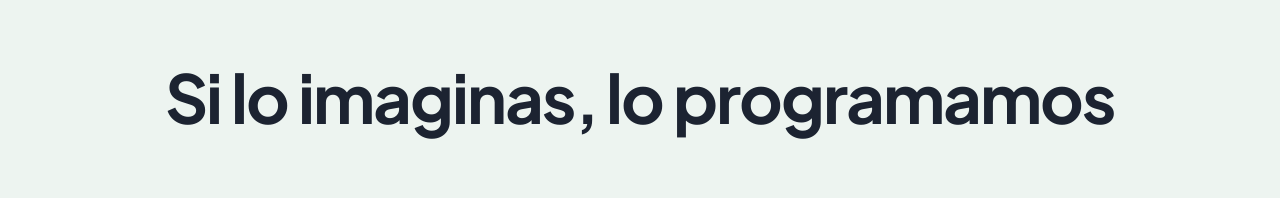
==== commit ed8028a4: "Completar fase 1: implementación de login, gestión de usuarios, roles y configuración del sistema Co" ====
--- a/index.html
+++ b/index.html
@@ -40,6 +40,7 @@
           <li><a href="#que-viene-despues" class="nav-link">Planes & Proceso</a></li>
           <li><a href="referidos.html" class="nav-referral-pill">🎁 Gana tu Web Gratis</a></li>
           <li><a href="demo.html" class="nav-cta-btn">Ver Demos en Vivo</a></li>
+          <li><a href="admin.html" class="nav-link" style="font-size:0.85rem;opacity:0.6;">🔐 Admin</a></li>
         </ul>
       </nav>
     </div>
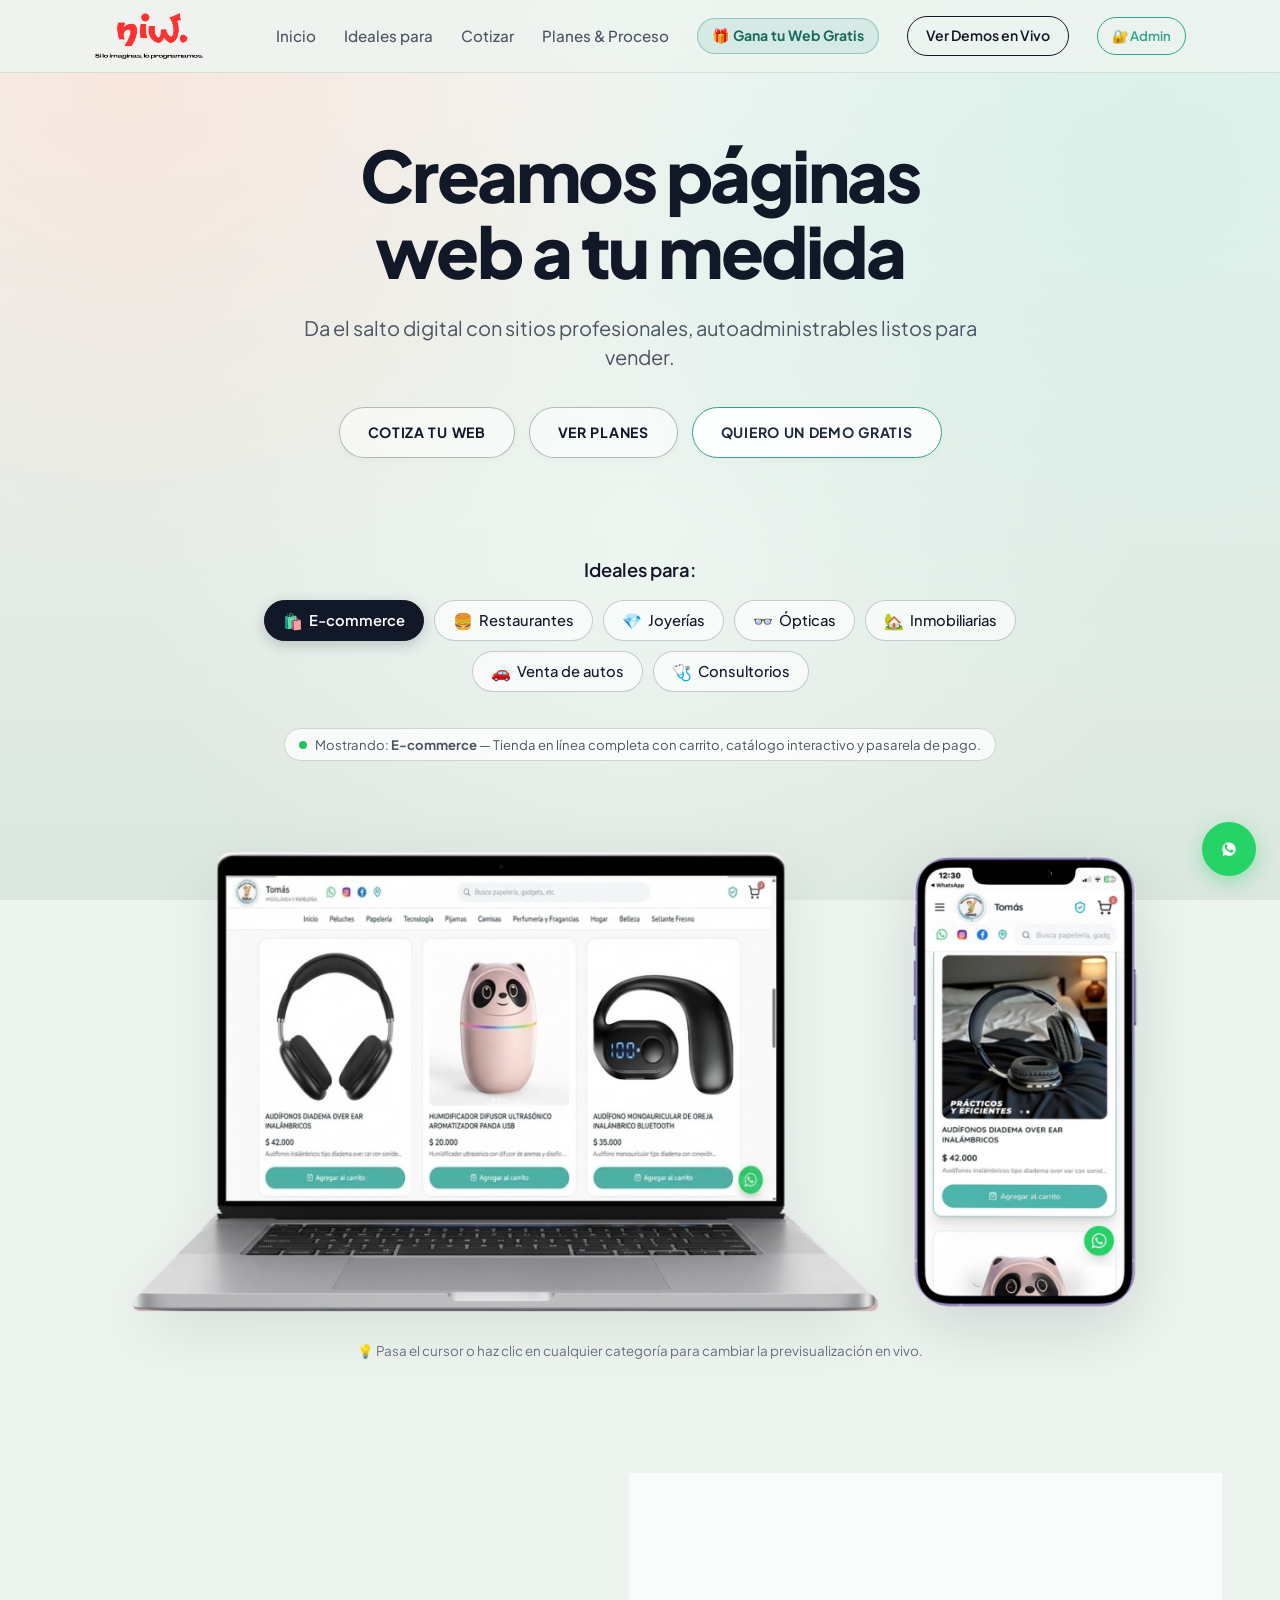
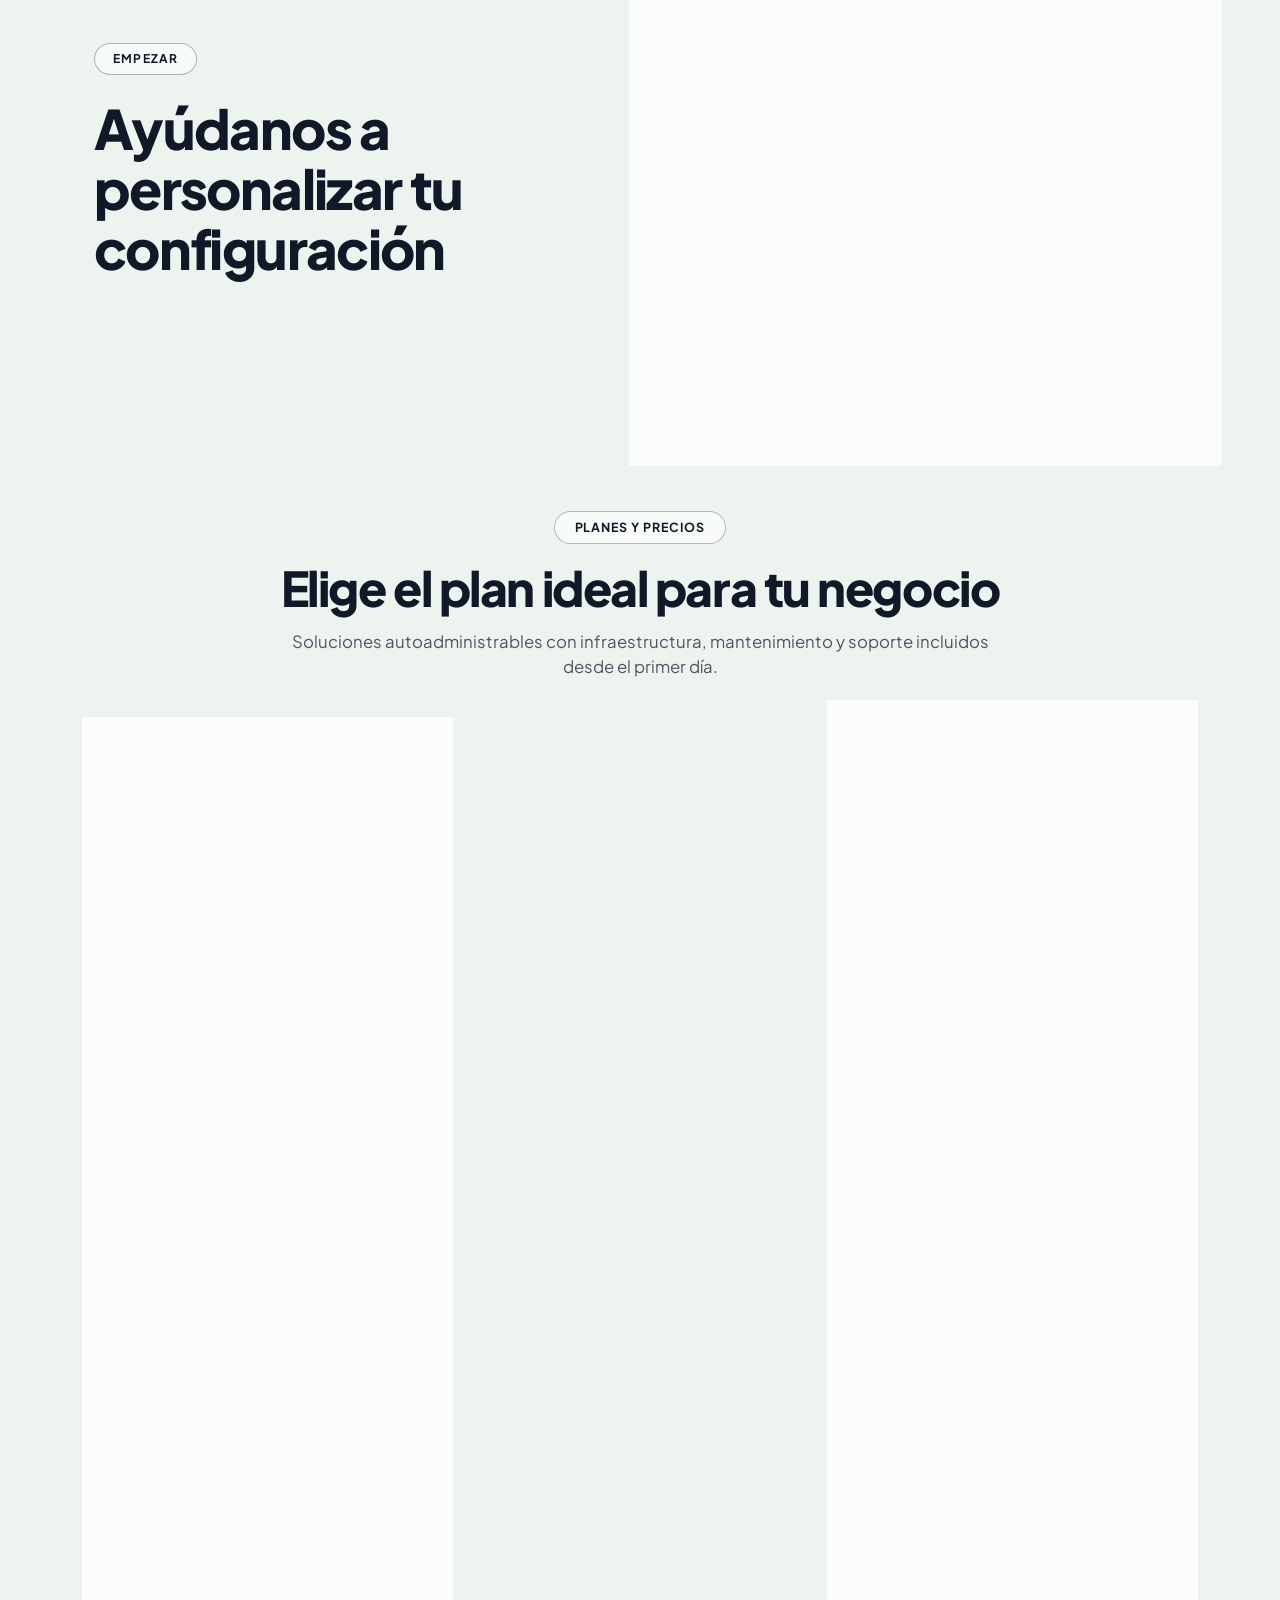
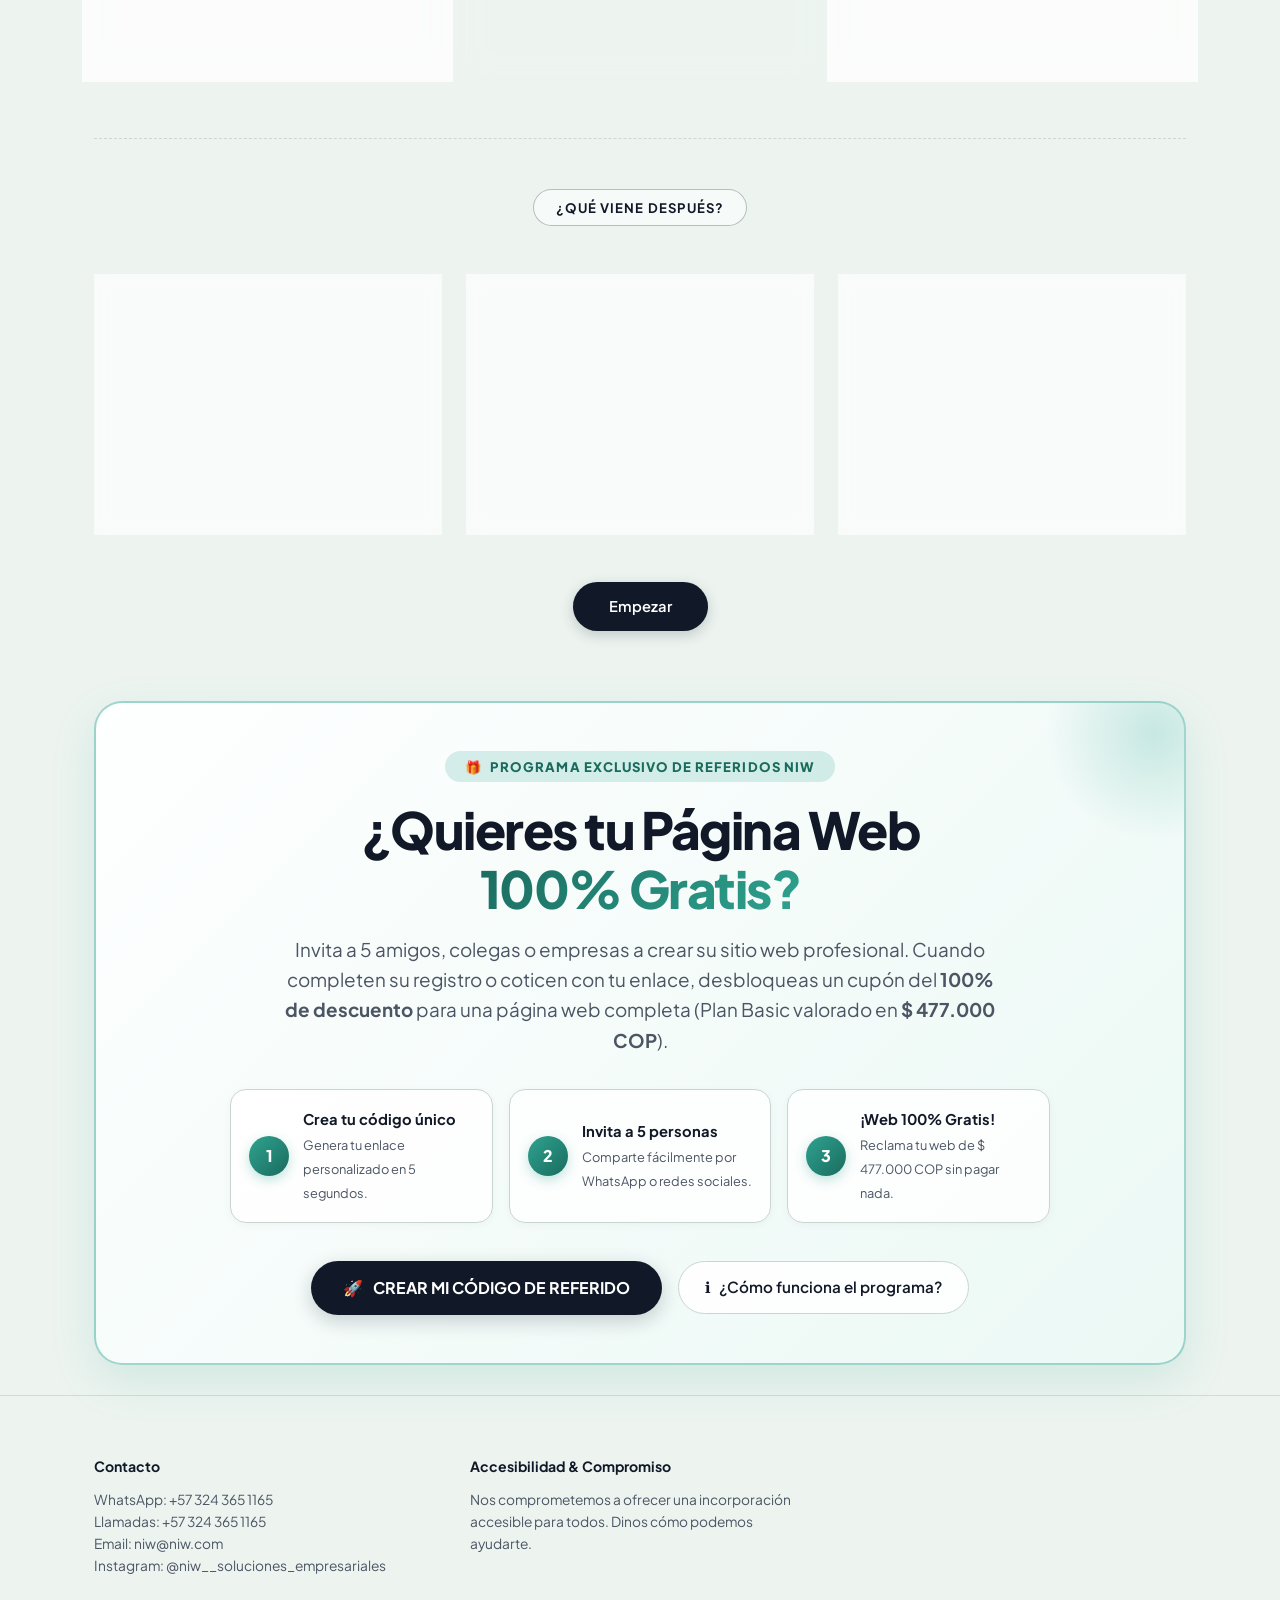
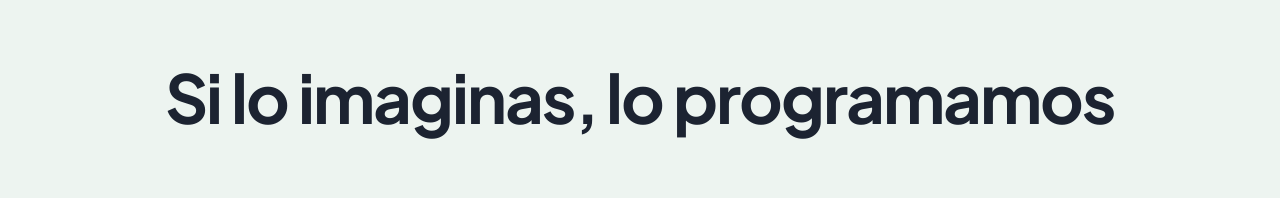
==== commit 8e99cbd2: "Implementar módulo de facturación, gestión de terceros y alertas de vencimiento Co-authored-by: base" ====
--- a/index.html
+++ b/index.html
@@ -40,7 +40,7 @@
           <li><a href="#que-viene-despues" class="nav-link">Planes & Proceso</a></li>
           <li><a href="referidos.html" class="nav-referral-pill">🎁 Gana tu Web Gratis</a></li>
           <li><a href="demo.html" class="nav-cta-btn">Ver Demos en Vivo</a></li>
-          <li><a href="admin.html" class="nav-link" style="font-size:0.85rem;opacity:0.6;">🔐 Admin</a></li>
+          <li><a href="admin.html" class="nav-cta-btn" style="background:transparent;border:1px solid var(--accent-teal);color:var(--accent-teal);font-size:0.82rem;padding:8px 14px;">🔐 Admin</a></li>
         </ul>
       </nav>
     </div>
